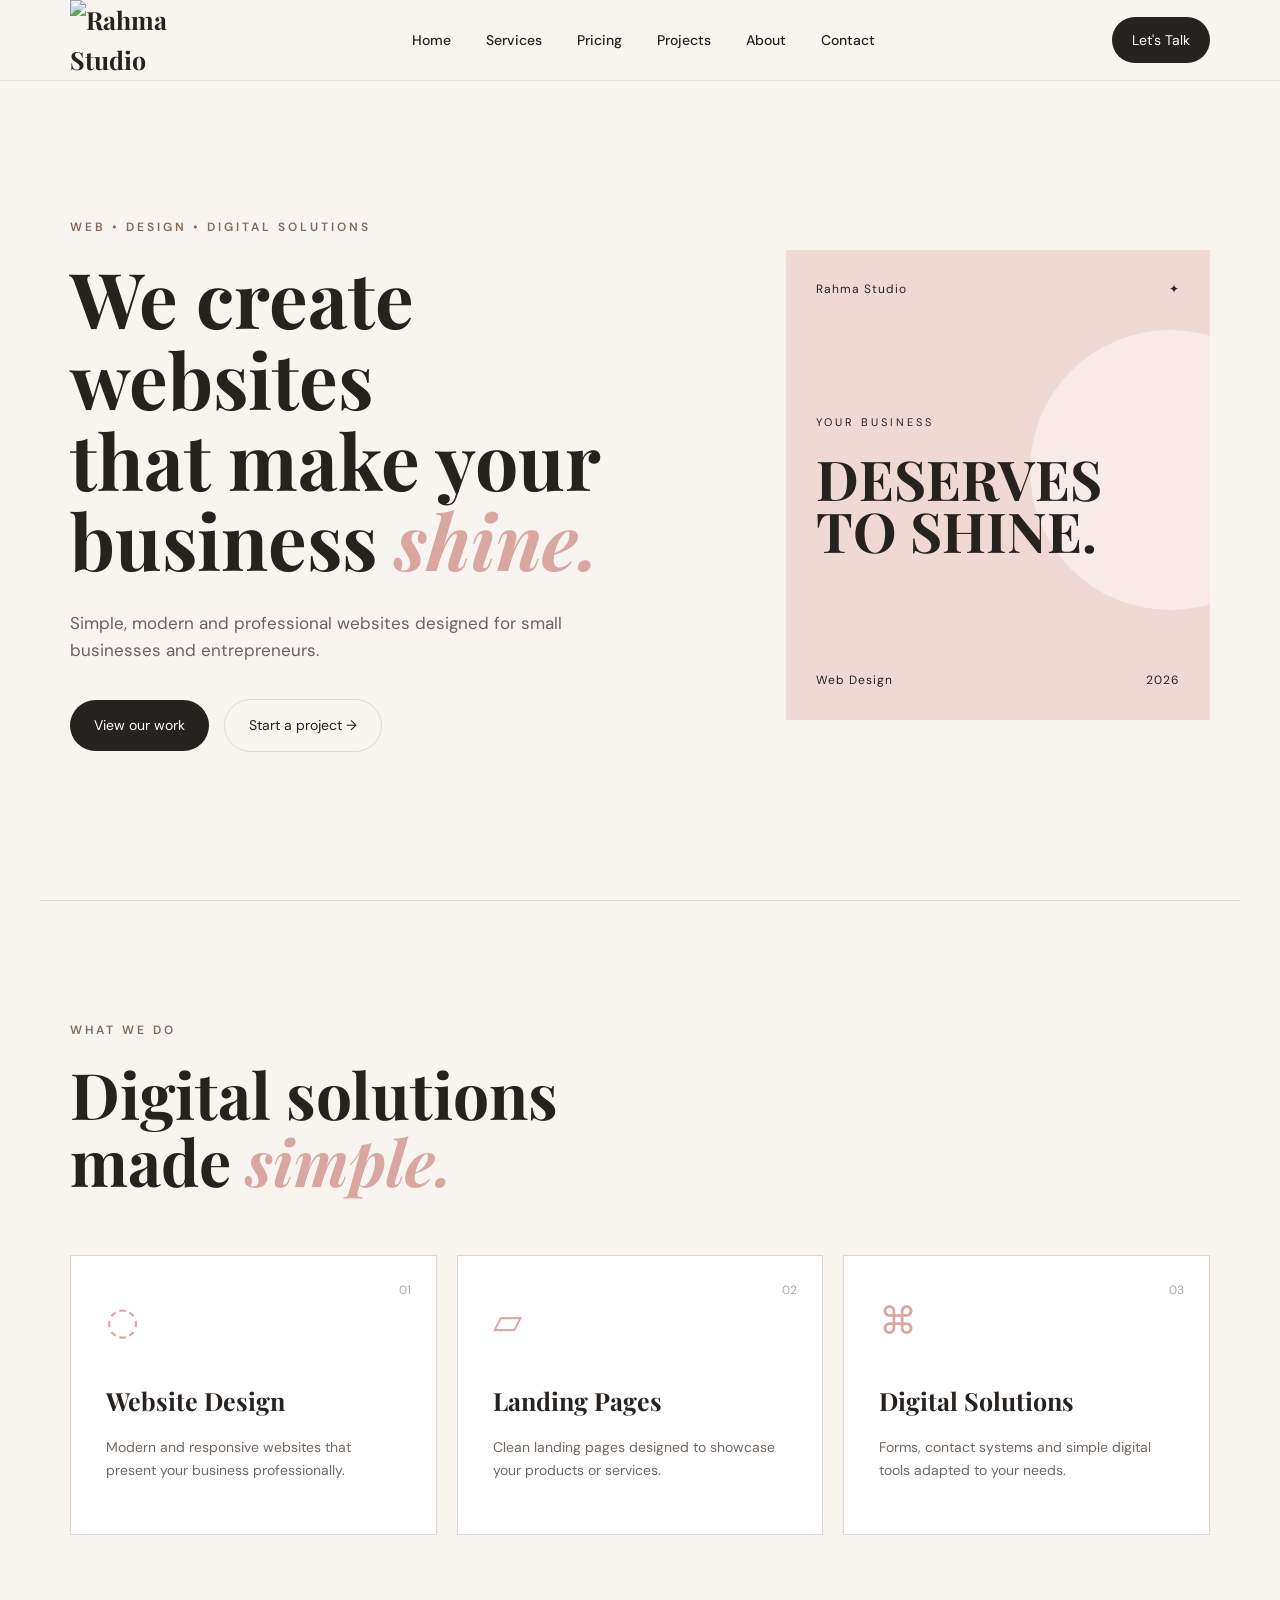
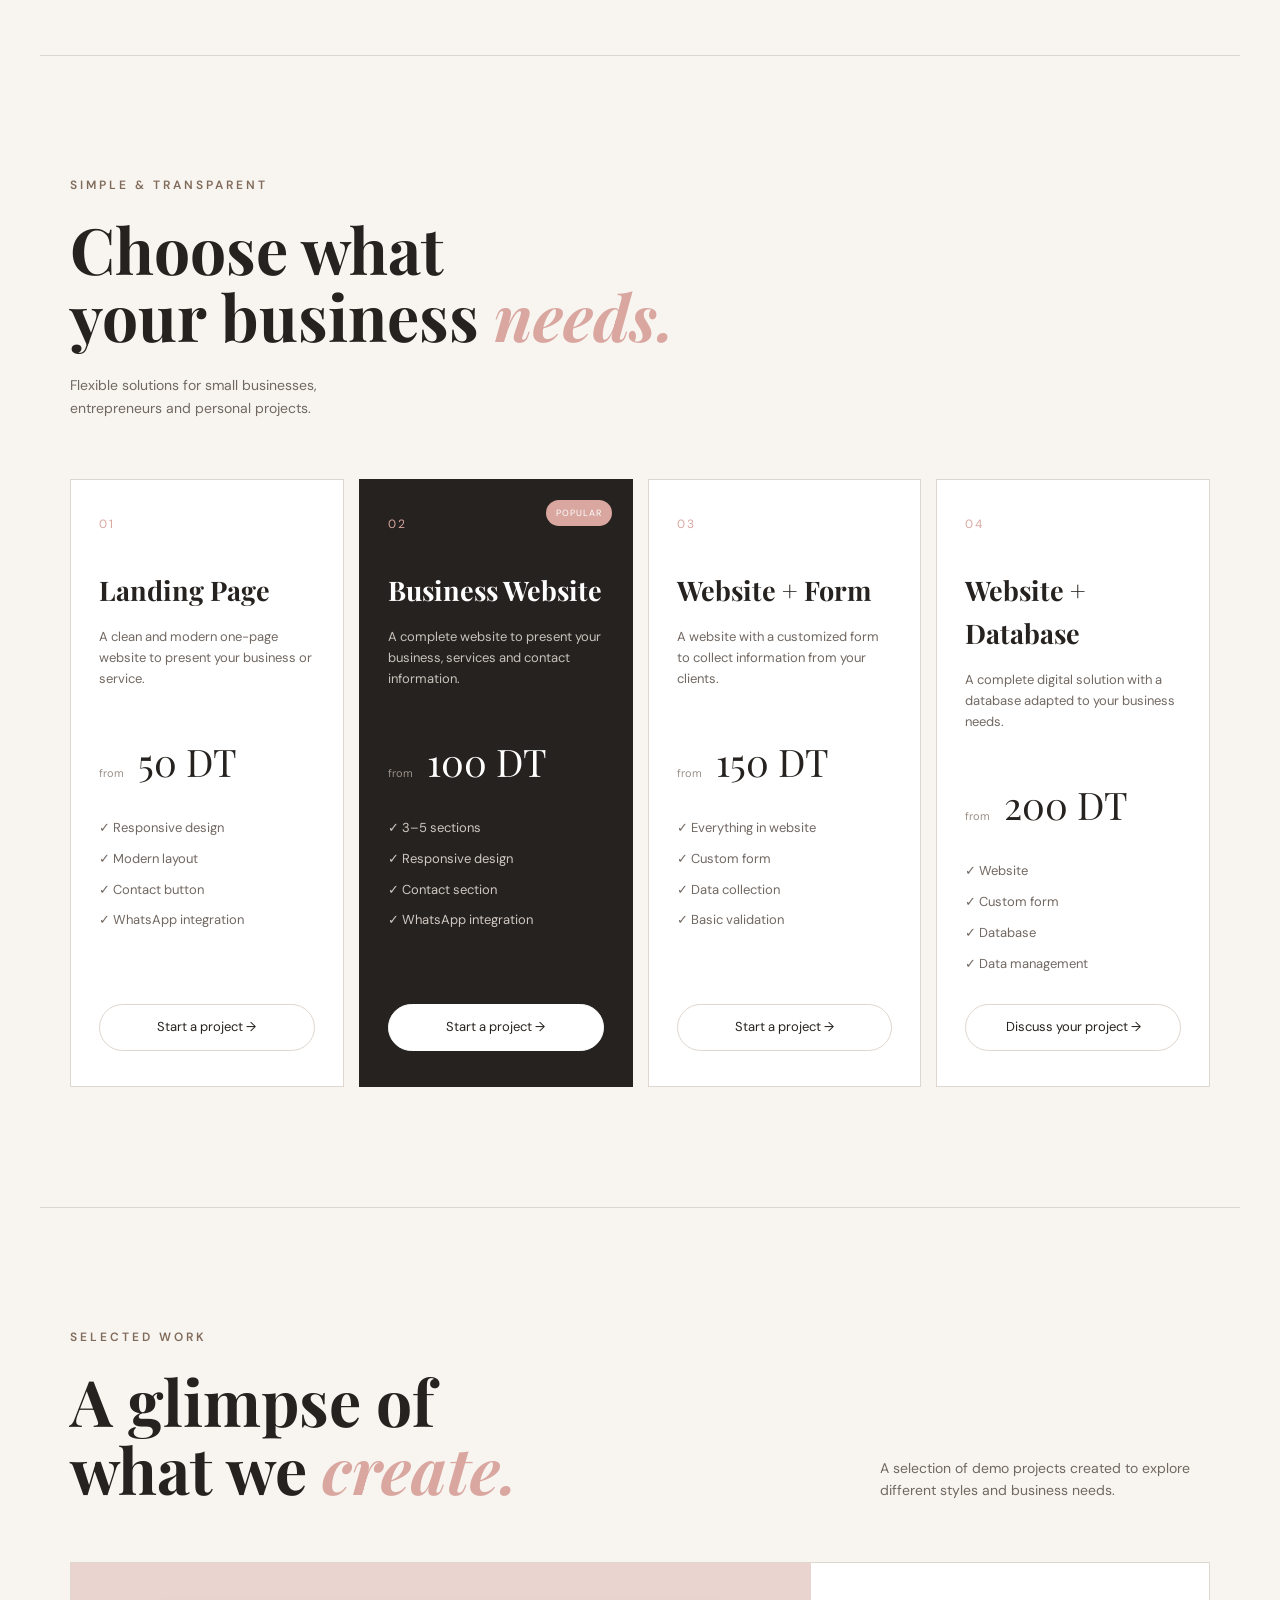
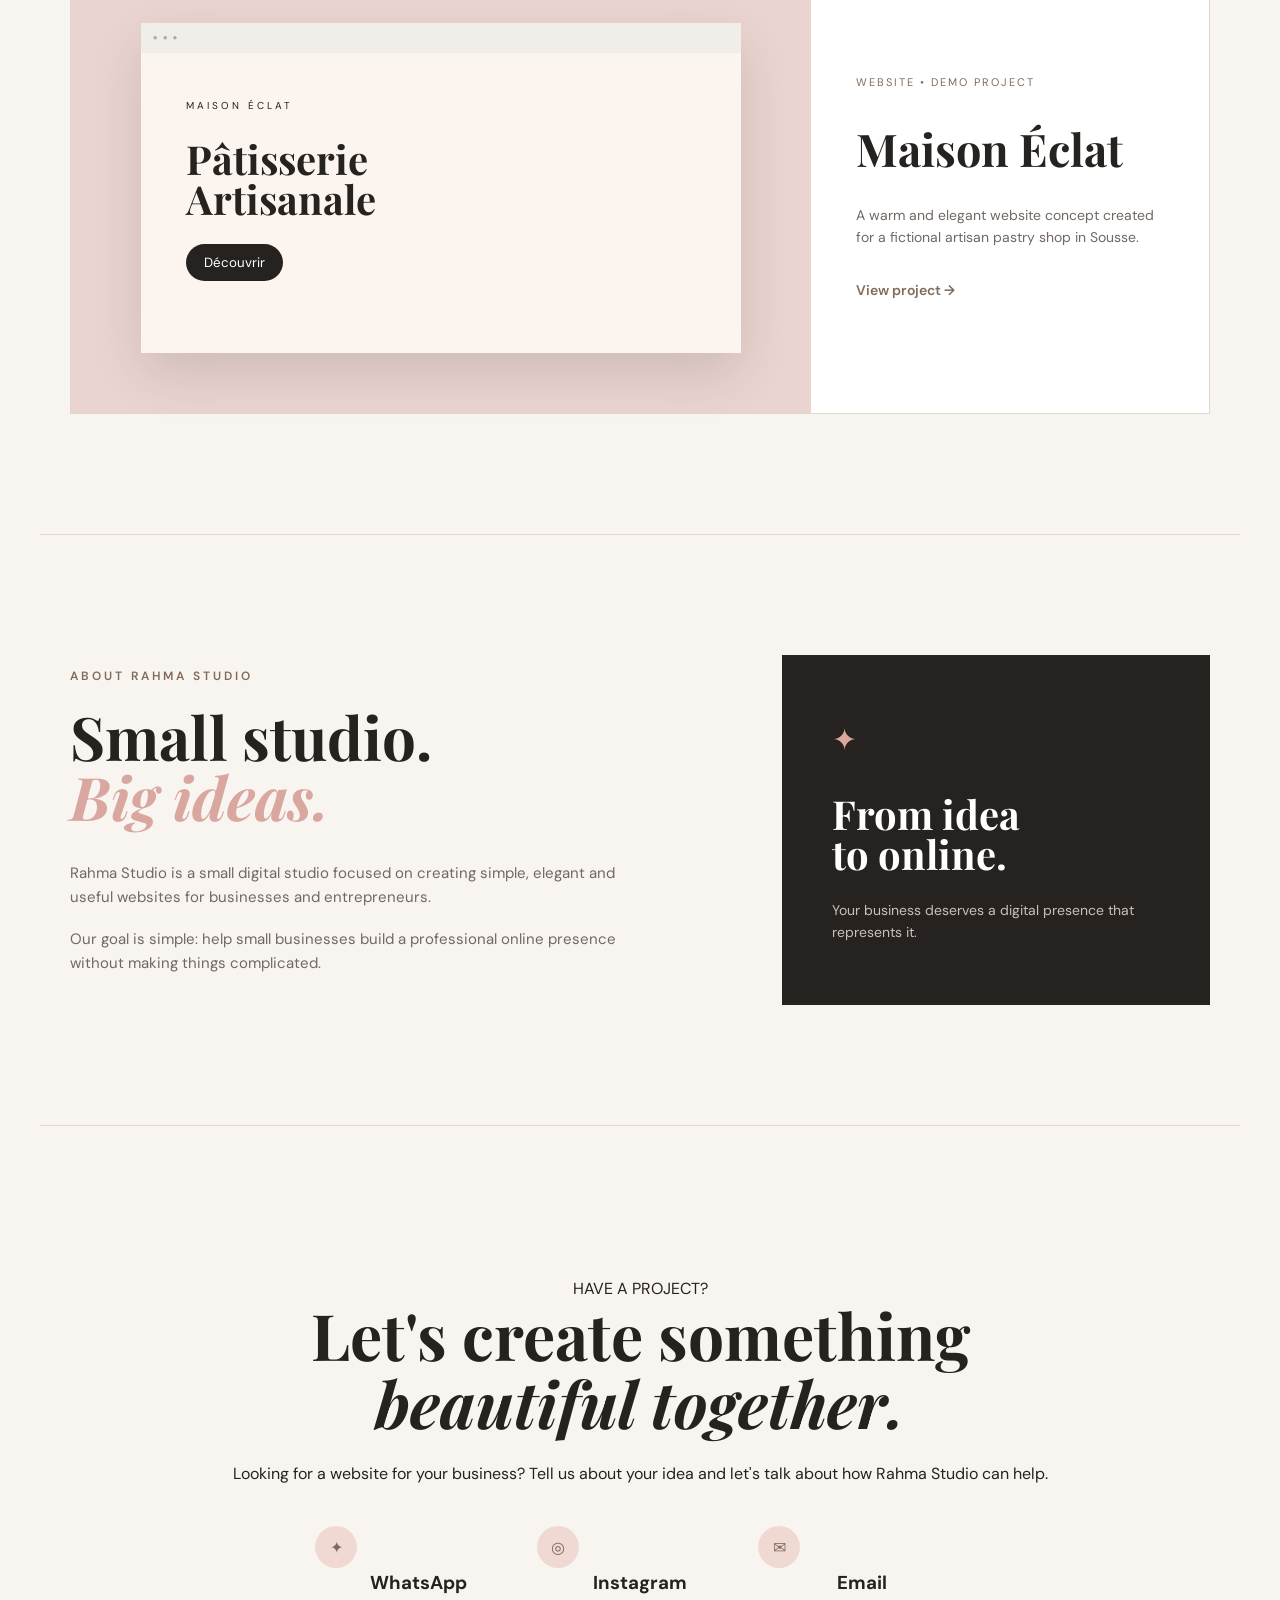
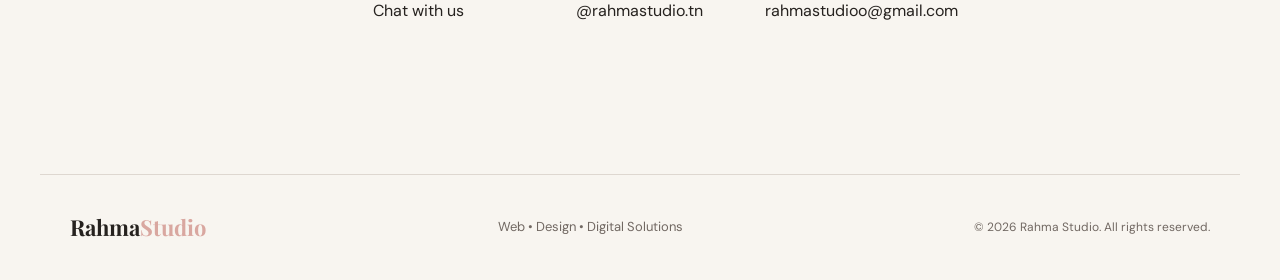
==== index.html @ 4a1e3fae "Add files via upload" ====
<!DOCTYPE html>
<html lang="en">

<head>
    <meta charset="UTF-8">
    <meta name="viewport" content="width=device-width, initial-scale=1.0">

    <meta name="description"
        content="Rahma Studio - Web design and digital solutions for small businesses.">

    <title>Rahma Studio | Web Design & Digital Solutions</title>

    <link rel="stylesheet" href="style.css">

    <link rel="preconnect" href="https://fonts.googleapis.com">
    <link rel="preconnect" href="https://fonts.gstatic.com" crossorigin>

    <link
        href="https://fonts.googleapis.com/css2?family=DM+Sans:wght@400;500;600;700&family=Playfair+Display:wght@500;600;700&display=swap"
        rel="stylesheet">
</head>

<body>

    <!-- ================= HEADER ================= -->

    <header class="header">

        <nav class="navbar">
<a href="#" class="logo">
    <img src="images/rahma-logo.png.png" alt="Rahma Studio">
</a>
            <div class="nav-links">
                <a href="#home">Home</a>
               <a href="#services">Services</a>
               <a href="#pricing">Pricing</a>
               <a href="#projects">Projects</a>
                <a href="#about">About</a>
                <a href="https://wa.me/21625260427">Contact</a>
            </div>

            <a href="https://wa.me/21625260427"
             class="nav-button">
                Let's Talk
            </a>

        </nav>

    </header>


    <!-- ================= HERO ================= -->

    <main>

        <section class="hero" id="home">

            <div class="hero-content">

                <p class="small-title">
                    WEB • DESIGN • DIGITAL SOLUTIONS
                </p>

                <h1>
                    We create websites<br>
                    that make your business
                    <span>shine.</span>
                </h1>

                <p class="hero-text">
                    Simple, modern and professional websites
                    designed for small businesses and entrepreneurs.
                </p>

                <div class="hero-buttons">

                    <a href="#projects" class="primary-button">
                        View our work
                    </a>

                    <a href="#contact" class="secondary-button">
                        Start a project →
                    </a>

                </div>

            </div>

            <div class="hero-card">

                <div class="card-top">
                    <span>Rahma Studio</span>
                    <span>✦</span>
                </div>

                <div class="card-center">
                    <p>YOUR BUSINESS</p>
                    <h2>DESERVES<br>TO SHINE.</h2>
                </div>

                <div class="card-bottom">
                    <span>Web Design</span>
                    <span>2026</span>
                </div>

            </div>

        </section>


        <!-- ================= SERVICES ================= -->

        <section class="services section" id="services">

            <div class="section-heading">

                <p class="small-title">
                    WHAT WE DO
                </p>

                <h2>
                    Digital solutions<br>
                    made <span>simple.</span>
                </h2>

            </div>


            <div class="services-grid">

                <article class="service-card">

                    <div class="service-number">01</div>

                    <div class="service-icon">◌</div>

                    <h3>Website Design</h3>

                    <p>
                        Modern and responsive websites that
                        present your business professionally.
                    </p>

                </article>


                <article class="service-card">

                    <div class="service-number">02</div>

                    <div class="service-icon">▱</div>

                    <h3>Landing Pages</h3>

                    <p>
                        Clean landing pages designed to
                        showcase your products or services.
                    </p>

                </article>


                <article class="service-card">

                    <div class="service-number">03</div>

                    <div class="service-icon">⌘</div>

                    <h3>Digital Solutions</h3>

                    <p>
                        Forms, contact systems and simple
                        digital tools adapted to your needs.
                    </p>

                </article>

            </div>

        </section>

<!-- ================= PRICING ================= -->

<section class="pricing section" id="pricing">

    <div class="section-heading pricing-heading">

        <p class="small-title">
            SIMPLE & TRANSPARENT
        </p>

        <h2>
            Choose what<br>
            your business <span>needs.</span>
        </h2>

        <p class="heading-description">
            Flexible solutions for small businesses,
            entrepreneurs and personal projects.
        </p>

    </div>


    <div class="pricing-grid">

        <!-- LANDING PAGE -->

        <article class="pricing-card">

            <p class="pricing-number">01</p>

            <h3>Landing Page</h3>

            <p class="pricing-description">
                A clean and modern one-page website
                to present your business or service.
            </p>

            <div class="price">
                <span>from</span>
                50 DT
            </div>

            <ul>
                <li>✓ Responsive design</li>
                <li>✓ Modern layout</li>
                <li>✓ Contact button</li>
                <li>✓ WhatsApp integration</li>
            </ul>

            <a href="#contact" class="price-button">
                Start a project →
            </a>

        </article>


        <!-- WEBSITE -->

        <article class="pricing-card featured">

            <div class="popular">
                POPULAR
            </div>

            <p class="pricing-number">02</p>

            <h3>Business Website</h3>

            <p class="pricing-description">
                A complete website to present your
                business, services and contact information.
            </p>

            <div class="price">
                <span>from</span>
                100 DT
            </div>

            <ul>
                <li>✓ 3–5 sections</li>
                <li>✓ Responsive design</li>
                <li>✓ Contact section</li>
                <li>✓ WhatsApp integration</li>
            </ul>

            <a href="#contact" class="price-button dark">
                Start a project →
            </a>

        </article>


        <!-- FORM -->

        <article class="pricing-card">

            <p class="pricing-number">03</p>

            <h3>Website + Form</h3>

            <p class="pricing-description">
                A website with a customized form
                to collect information from your clients.
            </p>

            <div class="price">
                <span>from</span>
                150 DT
            </div>

            <ul>
                <li>✓ Everything in website</li>
                <li>✓ Custom form</li>
                <li>✓ Data collection</li>
                <li>✓ Basic validation</li>
            </ul>

            <a href="#contact" class="price-button">
                Start a project →
            </a>

        </article>


        <!-- DATABASE -->

        <article class="pricing-card">

            <p class="pricing-number">04</p>

            <h3>Website + Database</h3>

            <p class="pricing-description">
                A complete digital solution with a
                database adapted to your business needs.
            </p>

            <div class="price">
                <span>from</span>
                200 DT
            </div>

            <ul>
                <li>✓ Website</li>
                <li>✓ Custom form</li>
                <li>✓ Database</li>
                <li>✓ Data management</li>
            </ul>

            <a href="#contact" class="price-button">
                Discuss your project →
            </a>

        </article>

    </div>

</section>

        <!-- ================= PROJECTS ================= -->

        <section class="projects section" id="projects">

            <div class="section-heading projects-heading">

                <div>
                    <p class="small-title">
                        SELECTED WORK
                    </p>

                    <h2>
                        A glimpse of<br>
                        what we <span>create.</span>
                    </h2>
                </div>

                <p class="heading-description">
                    A selection of demo projects created
                    to explore different styles and business needs.
                </p>

            </div>


            <div class="project-card">

                <div class="project-image">

                    <div class="fake-browser">

                        <div class="browser-top">
                            <span>●</span>
                            <span>●</span>
                            <span>●</span>
                        </div>

                        <div class="browser-content">

                            <p>MAISON ÉCLAT</p>

                            <h3>
                                Pâtisserie<br>
                                Artisanale
                            </h3>

                            <button>
                                Découvrir
                            </button>

                        </div>

                    </div>

                </div>


                <div class="project-info">

                    <p class="project-category">
                        WEBSITE • DEMO PROJECT
                    </p>

                    <h3>
                        Maison Éclat
                    </h3>

                    <p>
                        A warm and elegant website concept
                        created for a fictional artisan pastry shop
                        in Sousse.
                    </p>

                    <a href="../demo-patisserie/index.html"
                        class="project-link"
                        target="_blank">
                        View project →
                    </a>

                </div>

            </div>

        </section>


        <!-- ================= ABOUT ================= -->

        <section class="about section" id="about">

            <div class="about-content">

                <p class="small-title">
                    ABOUT RAHMA STUDIO
                </p>

                <h2>
                    Small studio.<br>
                    <span>Big ideas.</span>
                </h2>

                <p>
                    Rahma Studio is a small digital studio focused
                    on creating simple, elegant and useful websites
                    for businesses and entrepreneurs.
                </p>

                <p>
                    Our goal is simple: help small businesses build
                    a professional online presence without making
                    things complicated.
                </p>

            </div>


            <div class="about-box">

                <div class="about-box-number">
                    ✦
                </div>

                <h3>
                    From idea<br>
                    to online.
                </h3>

                <p>
                    Your business deserves a digital presence
                    that represents it.
                </p>

            </div>

        </section>


        <!-- ================= CONTACT ================= -->
<!-- ================= CONTACT ================= -->

<!-- ================= CONTACT ================= -->

<section class="contact section" id="contact">

    <div class="contact-content">

        <div class="contact-intro">

            <span class="section-label">HAVE A PROJECT?</span>

            <h2>
                Let's create something
                <em>beautiful together.</em>
            </h2>

            <p>
                Looking for a website for your business?
                Tell us about your idea and let's talk about
                how Rahma Studio can help.
            </p>

        </div>


        <div class="contact-options">

            <!-- WhatsApp -->
            <a
                href="https://wa.me/21625260427"
                target="_blank"
                class="contact-card contact-link"
            >

                <div class="contact-icon">✦</div>

                <div>
                    <h3>WhatsApp</h3>
                    <p>Chat with us</p>
                </div>

            </a>


            <!-- Instagram -->
            <a
                href="https://www.instagram.com/rahmastudio.tn/"
                target="_blank"
                class="contact-card contact-link"
            >

                <div class="contact-icon">◎</div>

                <div>
                    <h3>Instagram</h3>
                    <p>@rahmastudio.tn</p>
                </div>

            </a>


            <!-- Email -->
           <!-- Email -->
<a
    href="https://mail.google.com/mail/?view=cm&fs=1&to=rahmastudioo@gmail.com"
    target="_blank"
    class="contact-card contact-link"
>

    <div class="contact-icon">✉</div>

    <div>
        <h3>Email</h3>
        <p>rahmastudioo@gmail.com</p>
    </div>

</a>

        </div>

    </div>

</section>
        

    <!-- ================= FOOTER ================= -->

    <footer class="footer">

        <div class="footer-logo">
            Rahma<span>Studio</span>
        </div>

        <p>
            Web • Design • Digital Solutions
        </p>

        <p class="copyright">
            © 2026 Rahma Studio. All rights reserved.
        </p>

    </footer>


    <script src="script.js"></script>

</body>

</html>
---- style.css ----
/* =========================
   RESET
========================= */

* {
    margin: 0;
    padding: 0;
    box-sizing: border-box;
}

html {
    scroll-behavior: smooth;
}

body {
    font-family: "DM Sans", sans-serif;
    background: #f8f5f0;
    color: #26221f;
    line-height: 1.6;
}

a {
    text-decoration: none;
    color: inherit;
}

button {
    font-family: inherit;
}


/* =========================
   COLORS
========================= */

:root {
    --background: #f8f5f0;
    --white: #ffffff;
    --dark: #26221f;
    --brown: #806b5b;
    --pink: #d9a7a0;
    --light-pink: #f0d8d3;
    --border: #ded7d0;
}


/* =========================
   HEADER
========================= */

.header {
    position: fixed;
    top: 0;
    left: 0;
    width: 100%;
    z-index: 1000;

    background: rgba(248, 245, 240, 0.92);
    backdrop-filter: blur(12px);

    border-bottom: 1px solid rgba(38, 34, 31, 0.08);
}

.navbar {
    max-width: 1200px;
    margin: auto;

    height: 80px;

    padding: 0 30px;

    display: flex;
    align-items: center;
    justify-content: space-between;
}


/* LOGO */

.logo {
    font-family: "Playfair Display", serif;
    font-size: 25px;
    font-weight: 700;
}

.logo span,
.footer-logo span {
    color: var(--pink);
}


/* NAVIGATION */

.nav-links {
    display: flex;
    gap: 35px;
}

.nav-links a {
    font-size: 14px;
    font-weight: 500;

    transition: 0.3s;
}

.nav-links a:hover {
    color: var(--pink);
}


/* NAV BUTTON */

.nav-button {
    background: var(--dark);
    color: white;

    padding: 12px 20px;

    border-radius: 30px;

    font-size: 14px;

    transition: 0.3s;
}

.nav-button:hover {
    transform: translateY(-2px);
    background: var(--brown);
}


/* =========================
   HERO
========================= */

.hero {
    min-height: 100vh;

    max-width: 1200px;
    margin: auto;

    padding: 150px 30px 80px;

    display: grid;
    grid-template-columns: 1.2fr 0.8fr;

    gap: 80px;

    align-items: center;
}


/* HERO TEXT */

.small-title {
    font-size: 12px;
    letter-spacing: 3px;

    color: var(--brown);

    font-weight: 600;

    margin-bottom: 20px;
}

.hero h1 {
    font-family: "Playfair Display", serif;

    font-size: clamp(45px, 6vw, 78px);

    line-height: 1.05;

    max-width: 750px;

    margin-bottom: 30px;
}

.hero h1 span,
.section-heading h2 span,
.about h2 span,
.contact h2 span {
    color: var(--pink);
    font-style: italic;
}

.hero-text {
    max-width: 560px;

    font-size: 17px;

    color: #6c625b;

    margin-bottom: 35px;
}


/* HERO BUTTONS */

.hero-buttons,
.contact-buttons {
    display: flex;
    gap: 15px;

    align-items: center;
}

.primary-button,
.secondary-button {
    display: inline-block;

    padding: 14px 24px;

    border-radius: 30px;

    font-size: 14px;

    transition: 0.3s;
}

.primary-button {
    background: var(--dark);
    color: white;
}

.primary-button:hover {
    transform: translateY(-3px);
    background: var(--brown);
}

.secondary-button {
    border: 1px solid var(--border);
}

.secondary-button:hover {
    background: white;
    transform: translateY(-3px);
}


/* =========================
   HERO CARD
========================= */

.hero-card {
    background: var(--light-pink);

    min-height: 470px;

    padding: 30px;

    display: flex;
    flex-direction: column;
    justify-content: space-between;

    position: relative;

    overflow: hidden;
}

.hero-card::before {
    content: "";

    position: absolute;

    width: 280px;
    height: 280px;

    border-radius: 50%;

    background: rgba(255, 255, 255, 0.45);

    right: -100px;
    top: 80px;
}

.card-top,
.card-bottom {
    display: flex;
    justify-content: space-between;

    font-size: 12px;

    letter-spacing: 1px;
}

.card-center {
    position: relative;
    z-index: 2;
}

.card-center p {
    font-size: 11px;
    letter-spacing: 3px;

    margin-bottom: 20px;
}

.card-center h2 {
    font-family: "Playfair Display", serif;

    font-size: 55px;

    line-height: 0.95;
}


/* =========================
   SECTIONS
========================= */

.section {
    max-width: 1200px;
    margin: auto;

    padding: 120px 30px;
}

.section-heading {
    margin-bottom: 60px;
}

.section-heading h2 {
    font-family: "Playfair Display", serif;

    font-size: clamp(40px, 5vw, 65px);

    line-height: 1.05;
}


/* =========================
   SERVICES
========================= */

.services {
    border-top: 1px solid var(--border);
}

.services-grid {
    display: grid;

    grid-template-columns: repeat(3, 1fr);

    gap: 20px;
}

.service-card {
    background: white;

    padding: 35px;

    min-height: 280px;

    border: 1px solid var(--border);

    position: relative;

    transition: 0.3s;
}

.service-card:hover {
    transform: translateY(-8px);
}

.service-number {
    position: absolute;

    top: 25px;
    right: 25px;

    font-size: 12px;

    color: #aaa;
}

.service-icon {
    font-size: 38px;

    margin-bottom: 30px;

    color: var(--pink);
}

.service-card h3 {
    font-family: "Playfair Display", serif;

    font-size: 25px;

    margin-bottom: 15px;
}

.service-card p {
    color: #716862;

    font-size: 14px;
}


/* =========================
   PROJECTS
========================= */

.projects {
    border-top: 1px solid var(--border);
}

.projects-heading {
    display: flex;

    justify-content: space-between;

    align-items: end;

    gap: 50px;
}

.heading-description {
    max-width: 330px;

    color: #716862;

    font-size: 14px;
}


/* PROJECT CARD */

.project-card {
    display: grid;

    grid-template-columns: 1.3fr 0.7fr;

    background: white;

    border: 1px solid var(--border);
}


/* FAKE BROWSER */

.project-image {
    background: #ead4cf;

    min-height: 450px;

    padding: 45px;

    display: flex;

    align-items: center;

    justify-content: center;
}

.fake-browser {
    background: white;

    width: 100%;
    max-width: 600px;

    box-shadow: 0 20px 50px rgba(0, 0, 0, 0.12);
}

.browser-top {
    height: 30px;

    background: #f1eee9;

    padding: 8px 12px;

    display: flex;

    gap: 5px;
}

.browser-top span {
    font-size: 8px;

    color: #aaa;
}

.browser-content {
    min-height: 300px;

    padding: 45px;

    background: #fbf4ef;
}

.browser-content p {
    font-size: 10px;

    letter-spacing: 3px;
}

.browser-content h3 {
    font-family: "Playfair Display", serif;

    font-size: 40px;

    line-height: 1;

    margin: 25px 0;
}

.browser-content button {
    border: none;

    background: var(--dark);

    color: white;

    padding: 10px 18px;

    border-radius: 20px;
}


/* PROJECT INFO */

.project-info {
    padding: 60px 45px;

    display: flex;

    flex-direction: column;

    justify-content: center;
}

.project-category {
    font-size: 11px;

    letter-spacing: 2px;

    color: var(--brown);

    margin-bottom: 20px;
}

.project-info h3 {
    font-family: "Playfair Display", serif;

    font-size: 45px;

    margin-bottom: 20px;
}

.project-info > p:not(.project-category) {
    color: #716862;

    font-size: 14px;

    margin-bottom: 30px;
}

.project-link {
    font-size: 14px;

    font-weight: 600;

    color: var(--brown);
}

.project-link:hover {
    color: var(--pink);
}


/* =========================
   ABOUT
========================= */

.about {
    display: grid;

    grid-template-columns: 1fr 0.7fr;

    gap: 100px;

    align-items: center;

    border-top: 1px solid var(--border);
}

.about h2 {
    font-family: "Playfair Display", serif;

    font-size: 60px;

    line-height: 1;

    margin-bottom: 35px;
}

.about-content > p:not(.small-title) {
    max-width: 580px;

    color: #716862;

    font-size: 15px;

    margin-bottom: 18px;
}

.about-box {
    background: var(--dark);

    color: white;

    padding: 50px;

    min-height: 350px;

    display: flex;

    flex-direction: column;

    justify-content: center;
}

.about-box-number {
    font-size: 30px;

    color: var(--pink);

    margin-bottom: 30px;
}

.about-box h3 {
    font-family: "Playfair Display", serif;

    font-size: 40px;

    line-height: 1;

    margin-bottom: 25px;
}

.about-box p {
    color: #c8c1bb;

    font-size: 14px;
}


/* =========================
   CONTACT
========================= */

.contact {
    border-top: 1px solid var(--border);

    text-align: center;

    padding-top: 150px;
    padding-bottom: 150px;
}

.contact-content {
    max-width: 850px;

    margin: auto;
}

.contact h2 {
    font-family: "Playfair Display", serif;

    font-size: clamp(40px, 5vw, 65px);

    line-height: 1.05;

    margin-bottom: 25px;
}

.contact-content > p:not(.small-title) {
    color: #716862;

    max-width: 500px;

    margin: 0 auto 35px;
}

.contact-buttons {
    justify-content: center;
}


/* =========================
   FOOTER
========================= */

.footer {
    border-top: 1px solid var(--border);

    max-width: 1200px;

    margin: auto;

    padding: 35px 30px;

    display: flex;

    justify-content: space-between;

    align-items: center;

    gap: 20px;

    font-size: 13px;

    color: #716862;
}

.footer-logo {
    font-family: "Playfair Display", serif;

    font-size: 22px;

    font-weight: 700;

    color: var(--dark);
}

.copyright {
    font-size: 12px;
}


/* =========================
   RESPONSIVE
========================= */

@media (max-width: 900px) {

    .nav-links {
        display: none;
    }

    .hero {
        grid-template-columns: 1fr;

        gap: 50px;
    }

    .hero-card {
        min-height: 400px;
    }

    .services-grid {
        grid-template-columns: 1fr;
    }

    .project-card {
        grid-template-columns: 1fr;
    }

    .projects-heading {
        flex-direction: column;

        align-items: start;
    }

    .about {
        grid-template-columns: 1fr;

        gap: 50px;
    }

}


@media (max-width: 600px) {

    .navbar {
        padding: 0 20px;
    }

    .nav-button {
        display: none;
    }

    .hero {
        padding: 130px 20px 60px;
    }

    .section {
        padding: 80px 20px;
    }

    .hero h1 {
        font-size: 45px;
    }

    .hero-buttons {
        flex-direction: column;

        align-items: flex-start;
    }

    .hero-card {
        min-height: 350px;
    }

    .card-center h2 {
        font-size: 42px;
    }

    .project-image {
        padding: 20px;
    }

    .browser-content {
        padding: 30px;
    }

    .browser-content h3 {
        font-size: 30px;
    }

    .project-info {
        padding: 40px 25px;
    }

    .about h2 {
        font-size: 45px;
    }

    .footer {
        flex-direction: column;

        align-items: flex-start;
    }

}
/* =========================
   SCROLL ANIMATION
========================= */

.reveal {
    opacity: 0;
    transform: translateY(30px);
    transition: opacity 0.8s ease, transform 0.8s ease;
}

.reveal.show {
    opacity: 1;
    transform: translateY(0);
}

.header.scrolled {
    box-shadow: 0 5px 25px rgba(0, 0, 0, 0.06);
}
/* =========================
   PRICING
========================= */

.pricing {
    border-top: 1px solid var(--border);
}

.pricing-heading {
    position: relative;
}

.pricing-heading .heading-description {
    margin-top: 25px;
}

.pricing-grid {
    display: grid;

    grid-template-columns: repeat(4, 1fr);

    gap: 15px;
}

.pricing-card {
    background: white;

    border: 1px solid var(--border);

    padding: 35px 28px;

    min-height: 480px;

    display: flex;

    flex-direction: column;

    position: relative;

    transition: 0.3s;
}

.pricing-card:hover {
    transform: translateY(-8px);
}

.pricing-card.featured {
    background: var(--dark);

    color: white;

    border-color: var(--dark);
}

.pricing-number {
    color: var(--pink);

    font-size: 12px;

    letter-spacing: 2px;

    margin-bottom: 35px;
}

.pricing-card h3 {
    font-family: "Playfair Display", serif;

    font-size: 27px;

    margin-bottom: 15px;
}

.pricing-description {
    color: #716862;

    font-size: 13px;

    min-height: 80px;
}

.featured .pricing-description {
    color: #c9c2bc;
}

.price {
    font-family: "Playfair Display", serif;

    font-size: 38px;

    margin: 25px 0;
}

.price span {
    font-family: "DM Sans", sans-serif;

    font-size: 11px;

    color: #9a9089;

    margin-right: 5px;
}

.pricing-card ul {
    list-style: none;

    display: flex;

    flex-direction: column;

    gap: 10px;

    font-size: 13px;

    color: #716862;

    margin-bottom: 30px;
}

.featured ul {
    color: #d0c8c2;
}

.price-button {
    margin-top: auto;

    border: 1px solid var(--border);

    padding: 12px 18px;

    border-radius: 30px;

    text-align: center;

    font-size: 13px;

    transition: 0.3s;
}

.price-button:hover {
    background: var(--pink);

    border-color: var(--pink);

    color: white;
}

.price-button.dark {
    background: white;

    color: var(--dark);

    border-color: white;
}

.price-button.dark:hover {
    background: var(--pink);

    color: white;

    border-color: var(--pink);
}

.popular {
    position: absolute;

    top: 20px;

    right: 20px;

    background: var(--pink);

    color: white;

    font-size: 9px;

    letter-spacing: 1px;

    padding: 6px 10px;

    border-radius: 20px;
}


/* PRICING RESPONSIVE */

@media (max-width: 1000px) {

    .pricing-grid {
        grid-template-columns: repeat(2, 1fr);
    }

}

@media (max-width: 600px) {

    .pricing-grid {
        grid-template-columns: 1fr;
    }

}
/* =========================
   CONTACT OPTIONS
========================= */

.contact-options {
    max-width: 650px;

    margin: 40px auto 0;

    display: grid;

    grid-template-columns: repeat(3, 1fr);

    gap: 15px;
}

.contact-option {
    background: white;

    border: 1px solid var(--border);

    padding: 22px 18px;

    display: flex;

    align-items: center;

    gap: 15px;

    text-align: left;

    transition: 0.3s;
}

.contact-option:hover {
    transform: translateY(-5px);

    border-color: var(--pink);

    box-shadow: 0 15px 30px rgba(0, 0, 0, 0.06);
}

.contact-icon {
    width: 42px;
    height: 42px;

    display: flex;

    align-items: center;
    justify-content: center;

    background: var(--light-pink);

    color: var(--brown);

    border-radius: 50%;

    flex-shrink: 0;
}

.contact-option strong {
    display: block;

    font-size: 14px;

    margin-bottom: 3px;
}

.contact-option small {
    color: #8b817a;

    font-size: 11px;
}


/* MOBILE */

@media (max-width: 700px) {

    .contact-options {
        grid-template-columns: 1fr;
    }

}
.logo img {
    width: 105px;
    height: auto;
    display: block;
}
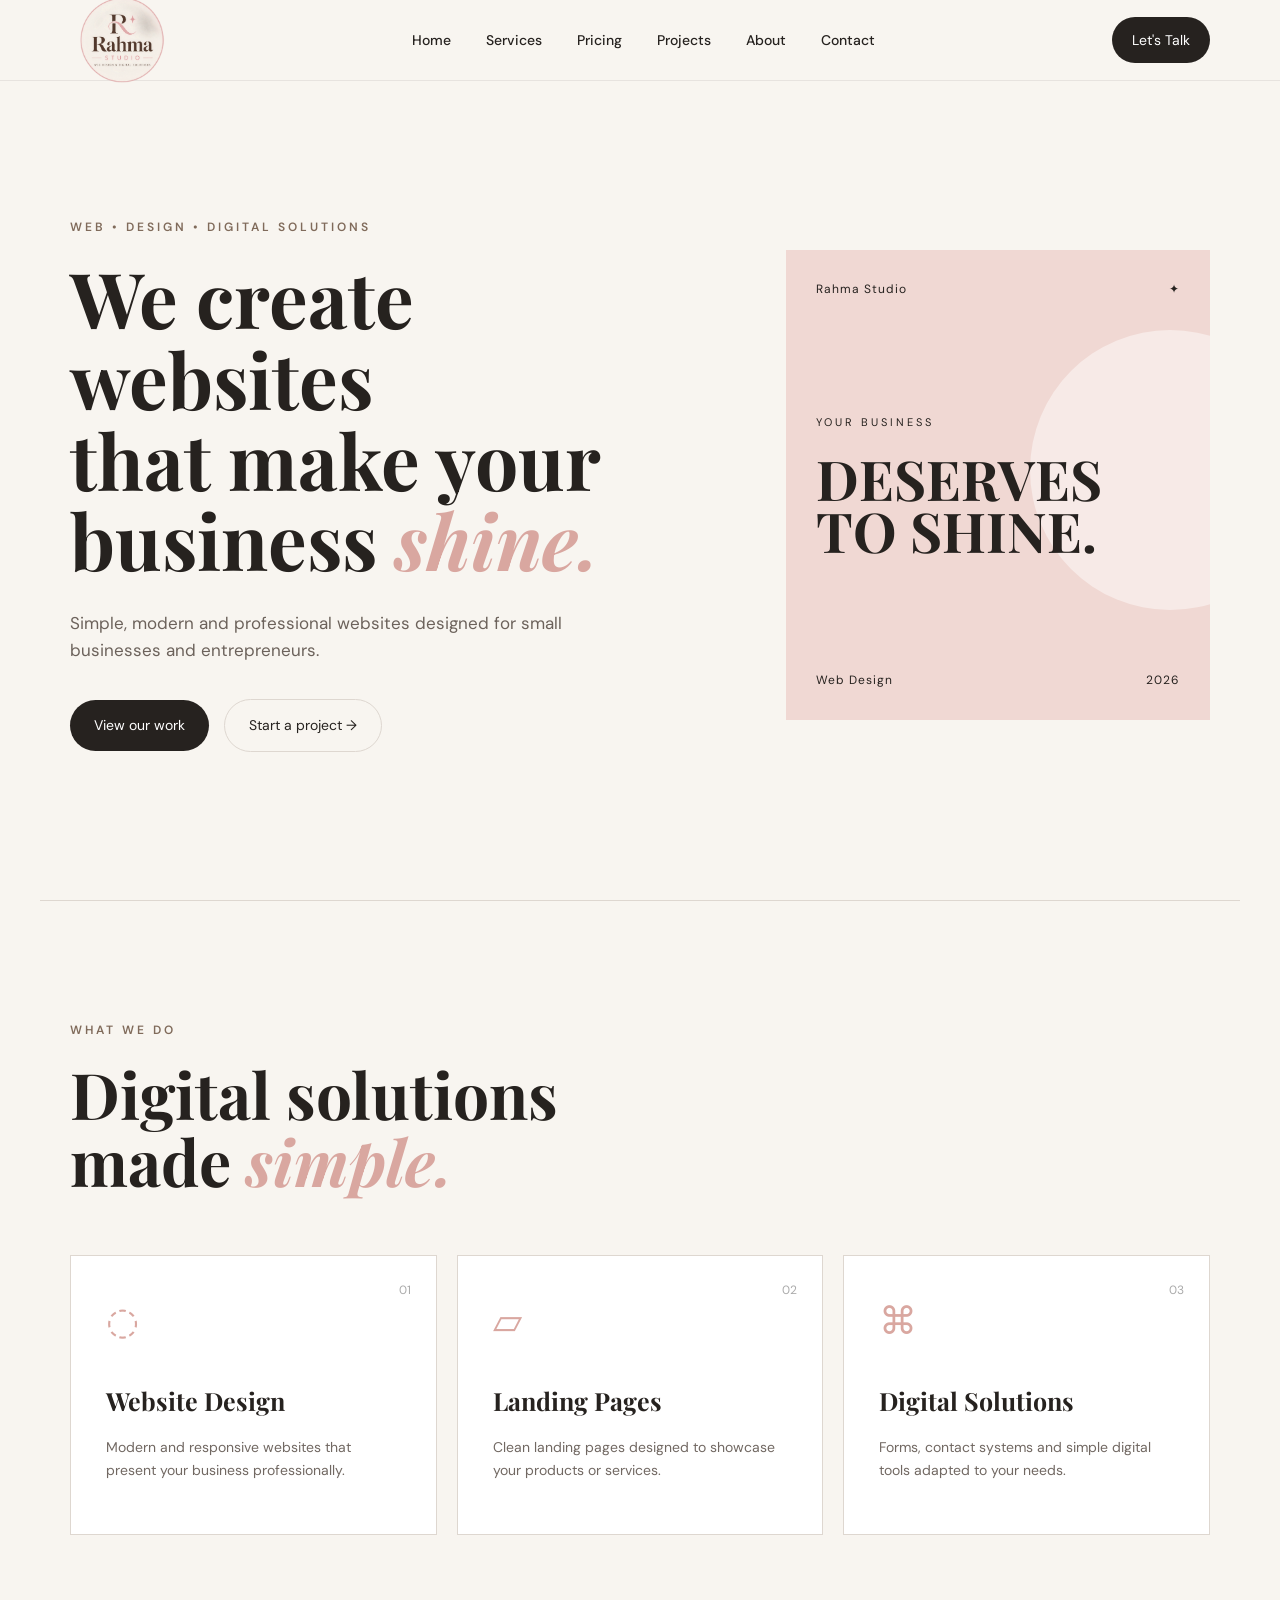
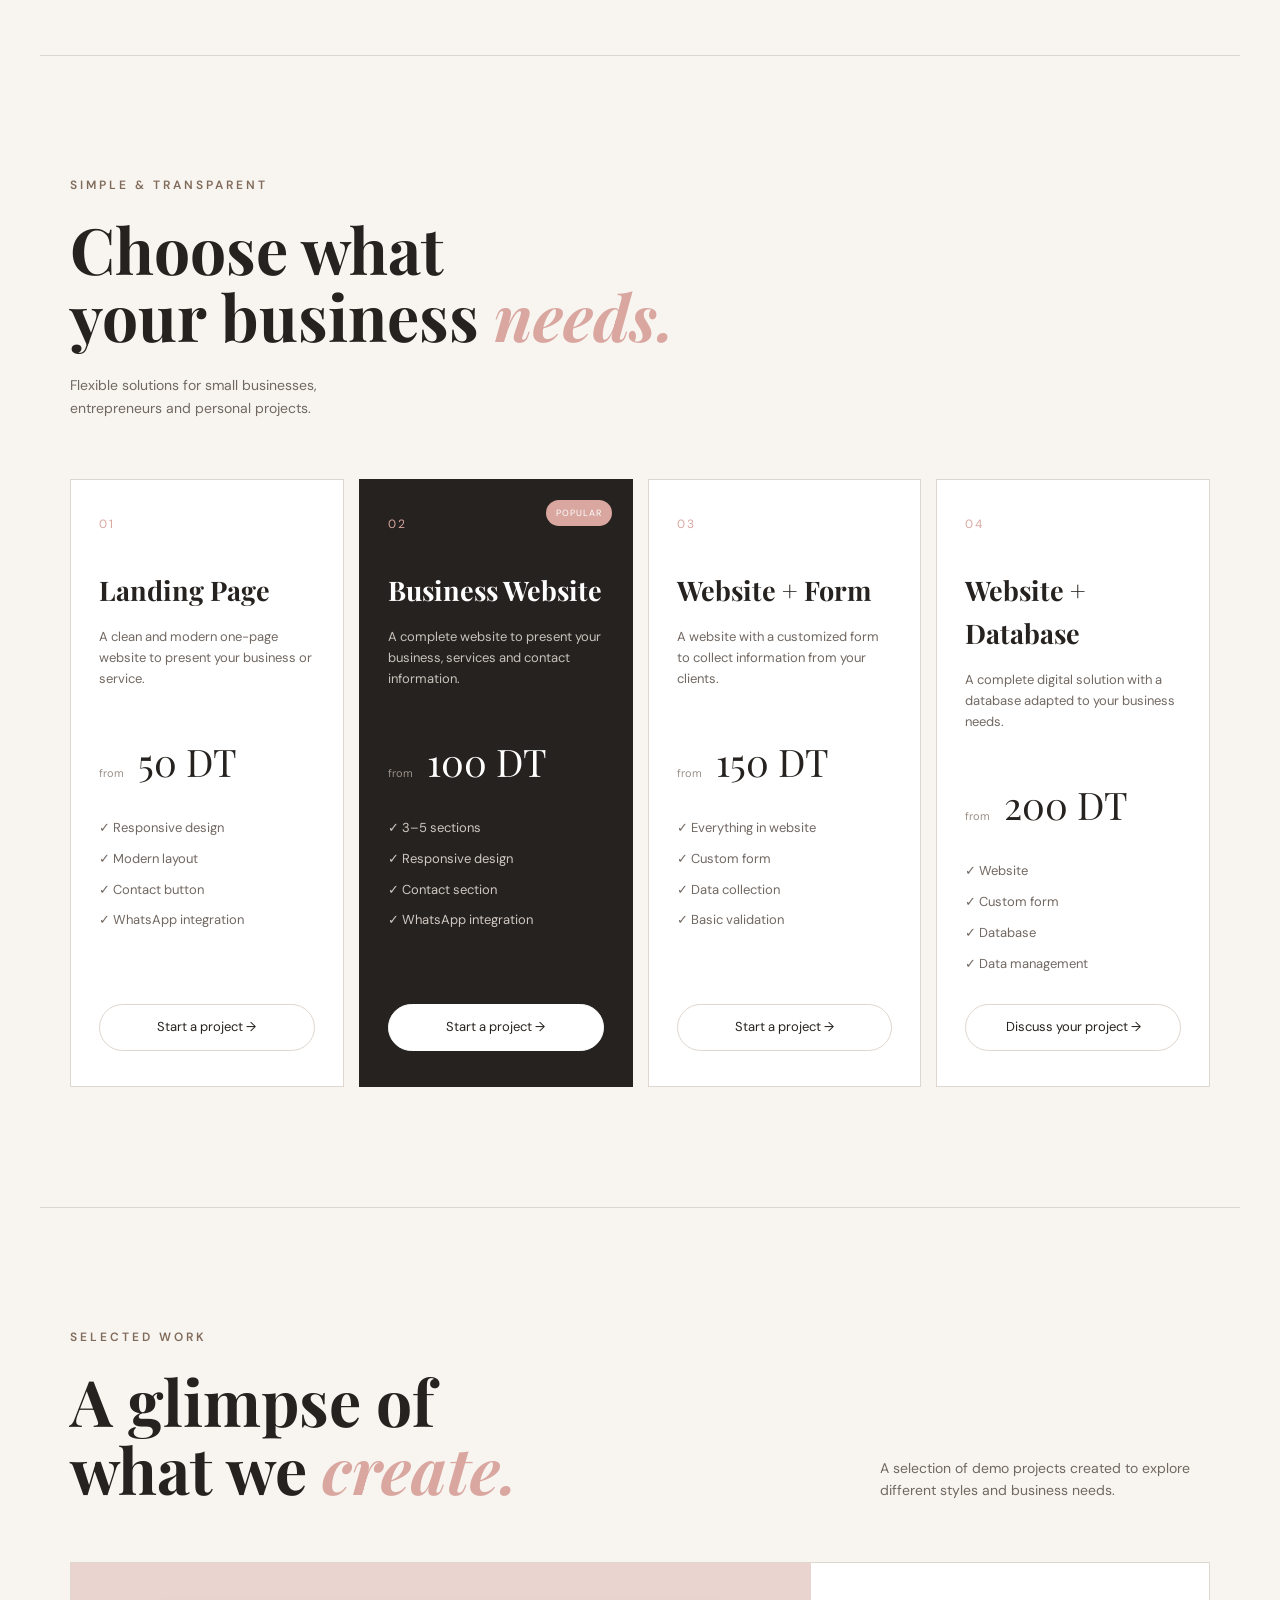
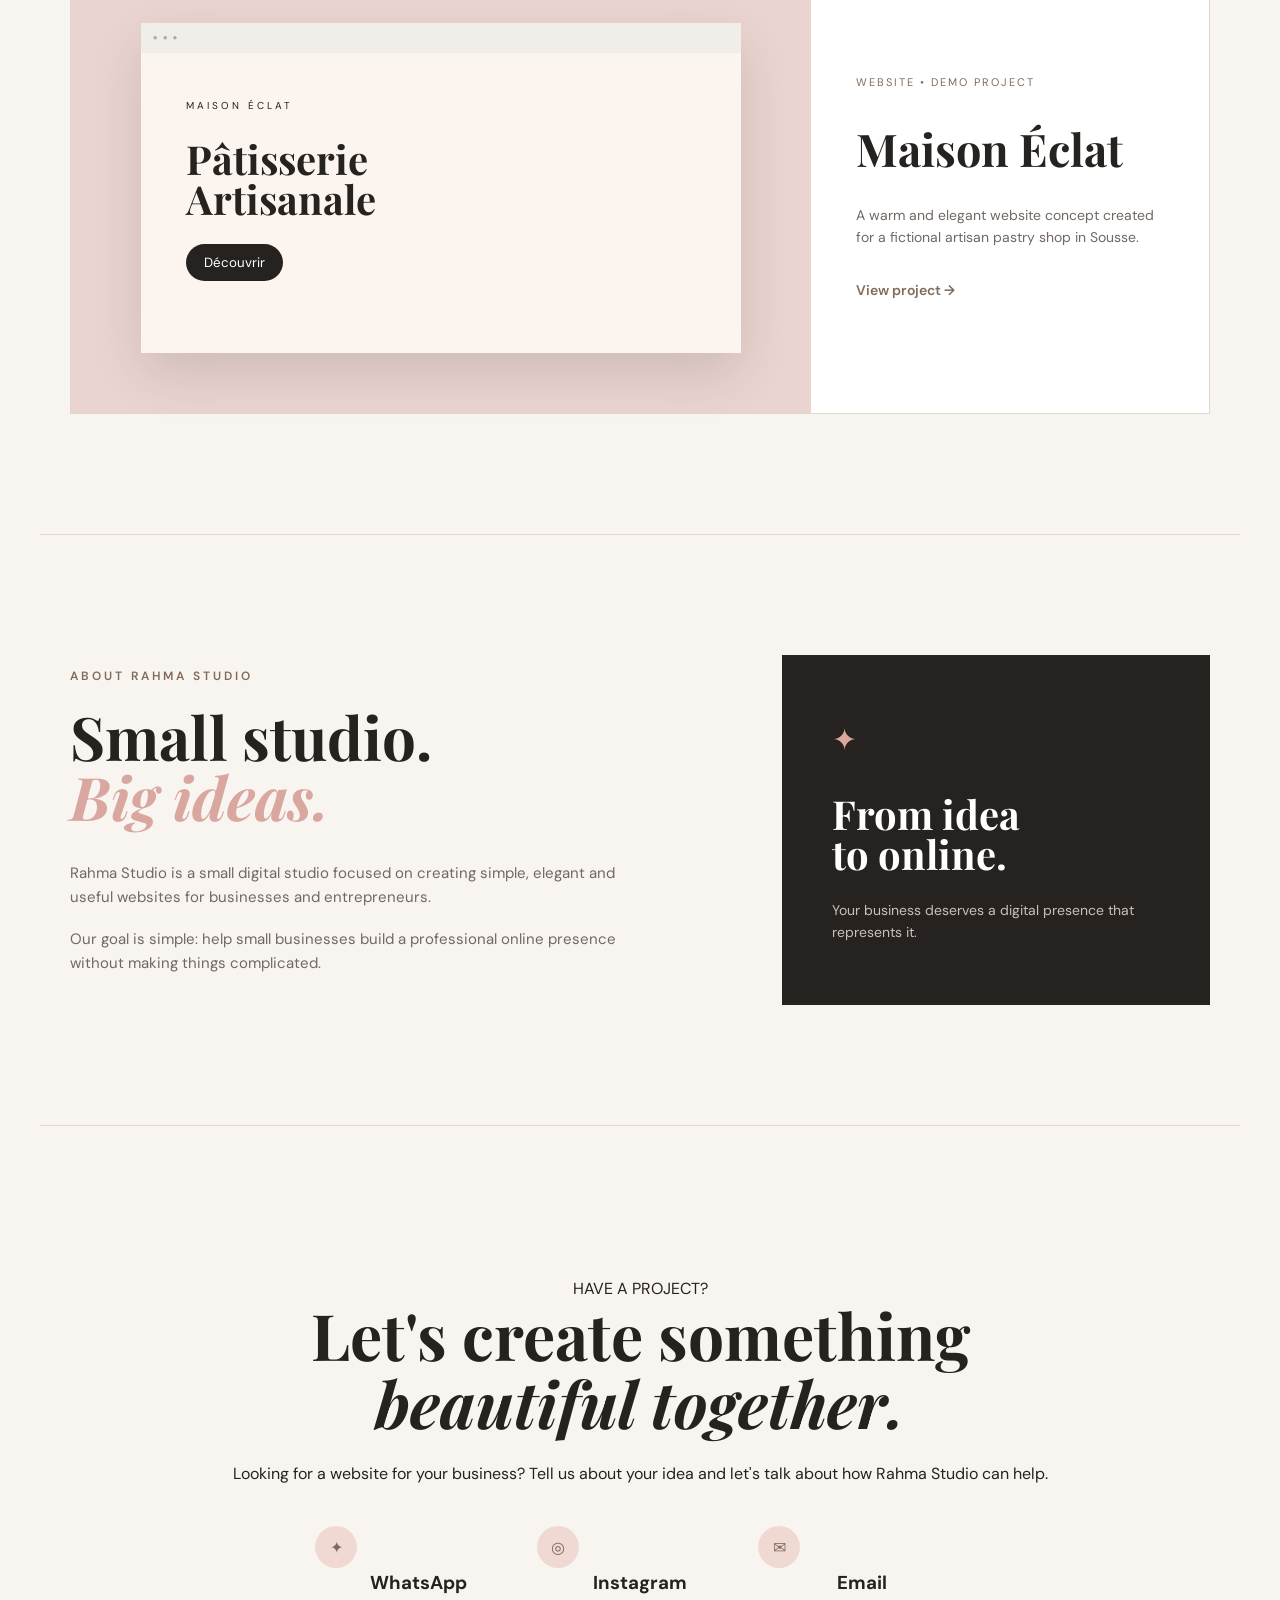
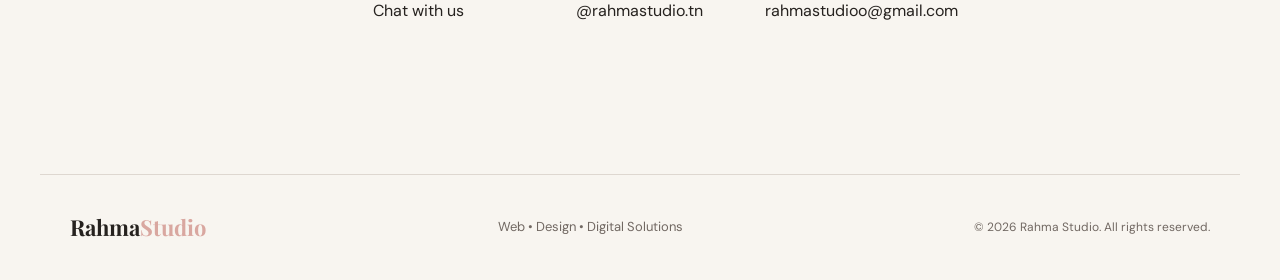
==== commit 94154f6e: "Update index.html" ====
--- a/index.html
+++ b/index.html
@@ -28,7 +28,7 @@
 
         <nav class="navbar">
 <a href="#" class="logo">
-    <img src="images/rahma-logo.png.png" alt="Rahma Studio">
+    <img src="rahma-logo.png" alt="Rahma Studio">
 </a>
             <div class="nav-links">
                 <a href="#home">Home</a>
@@ -586,4 +586,4 @@
 
 </body>
 
-</html>+</html>
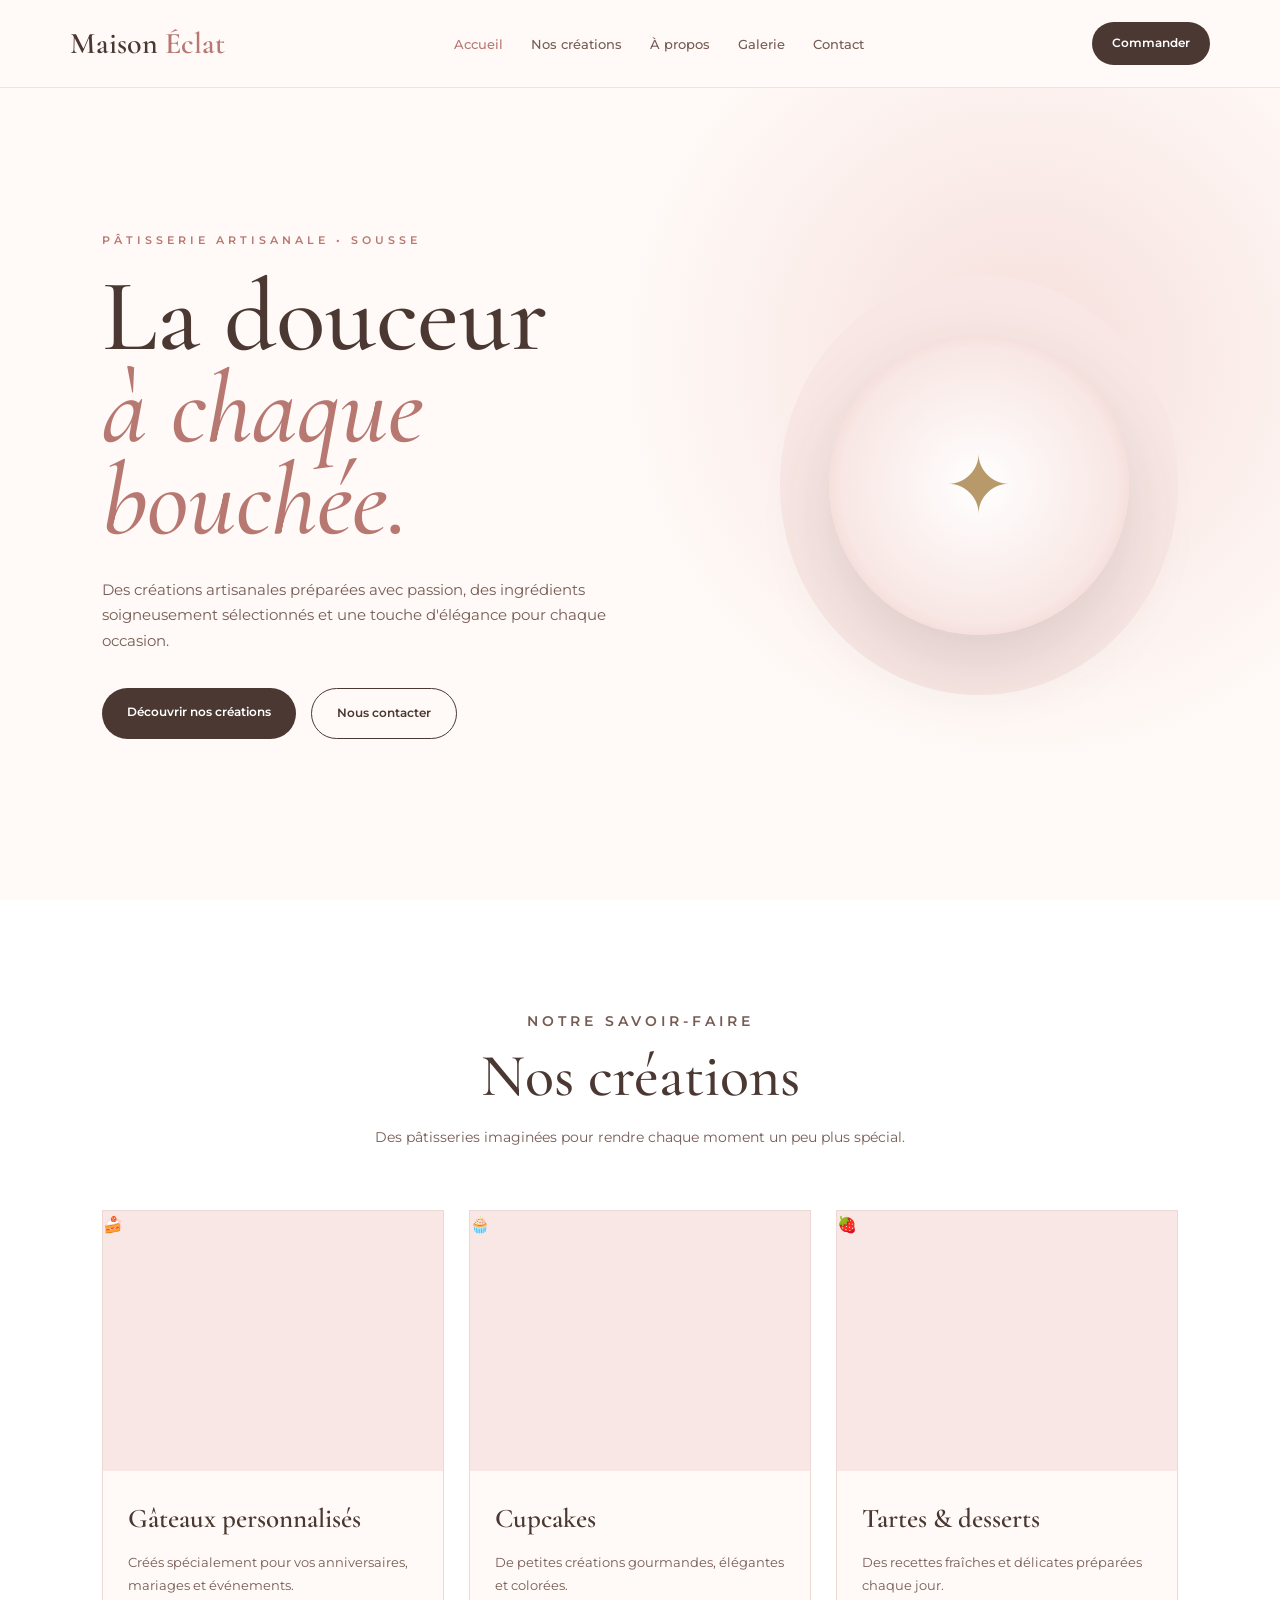
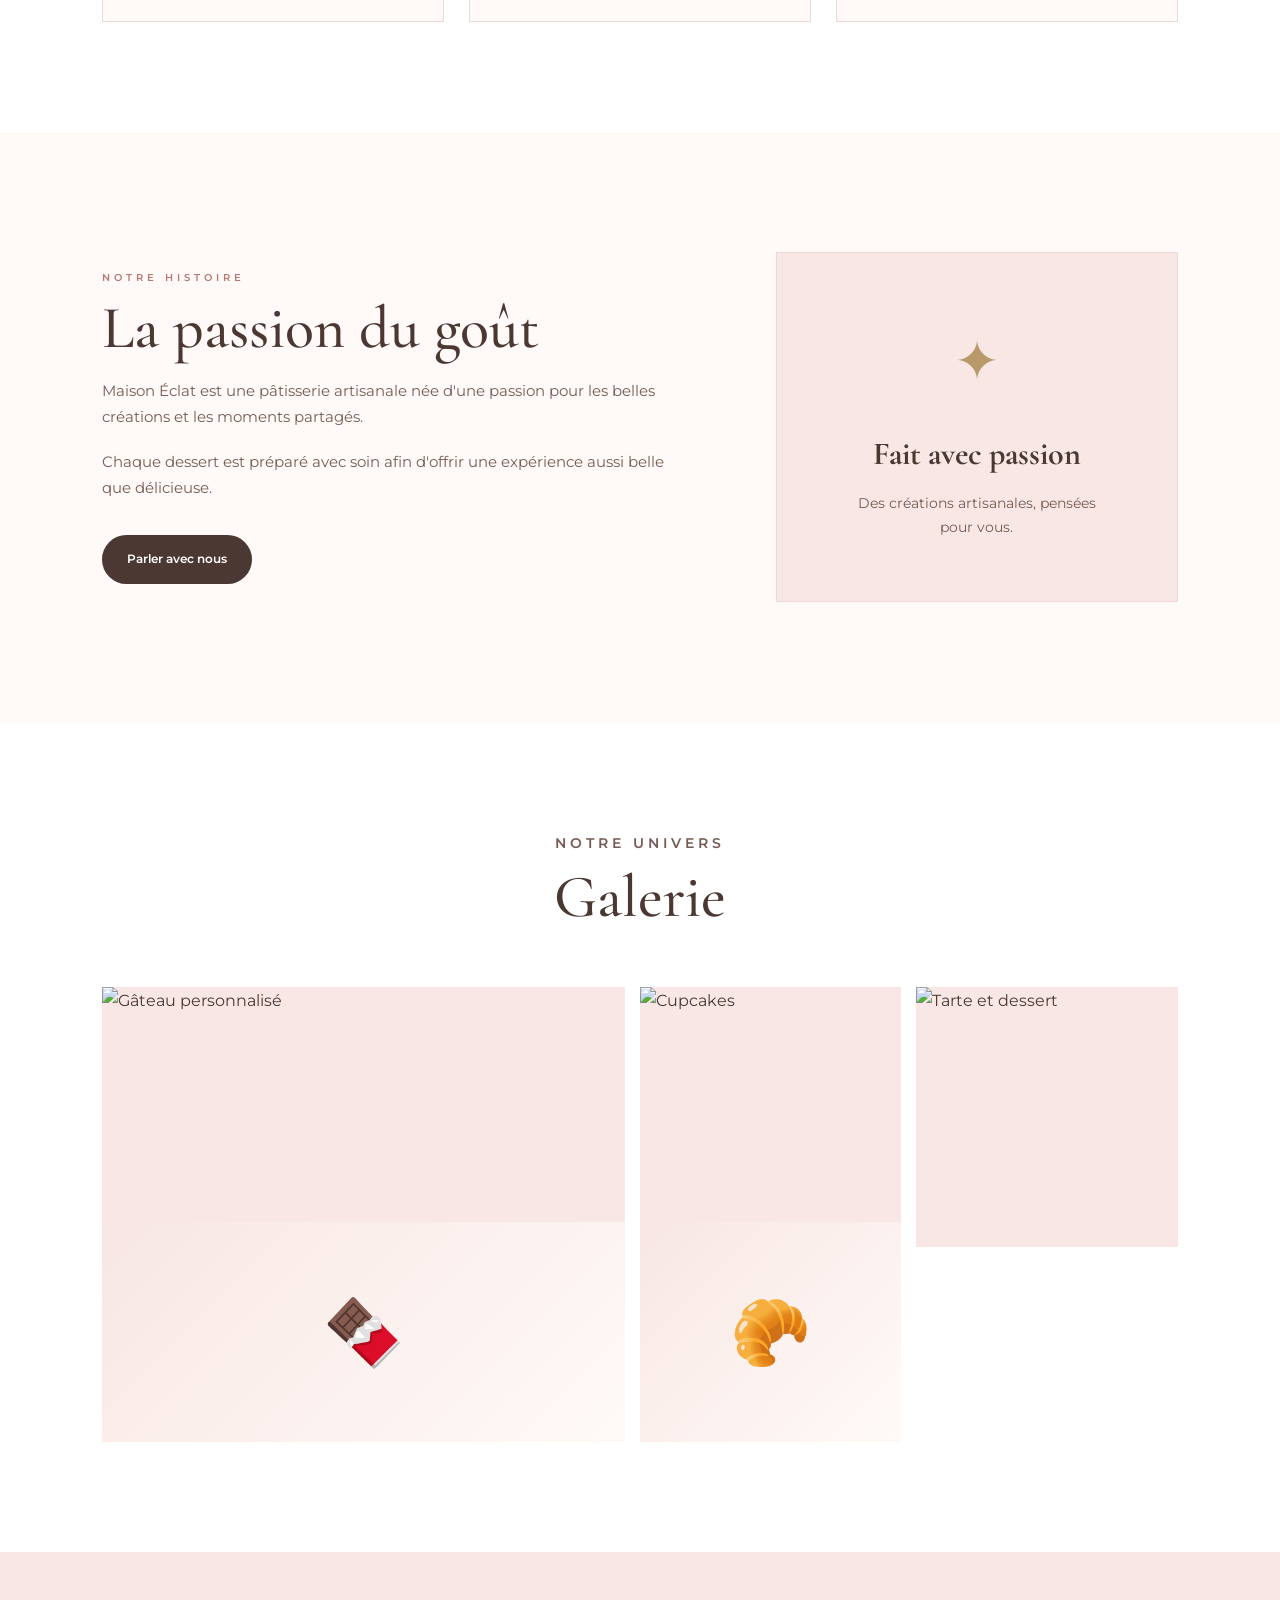
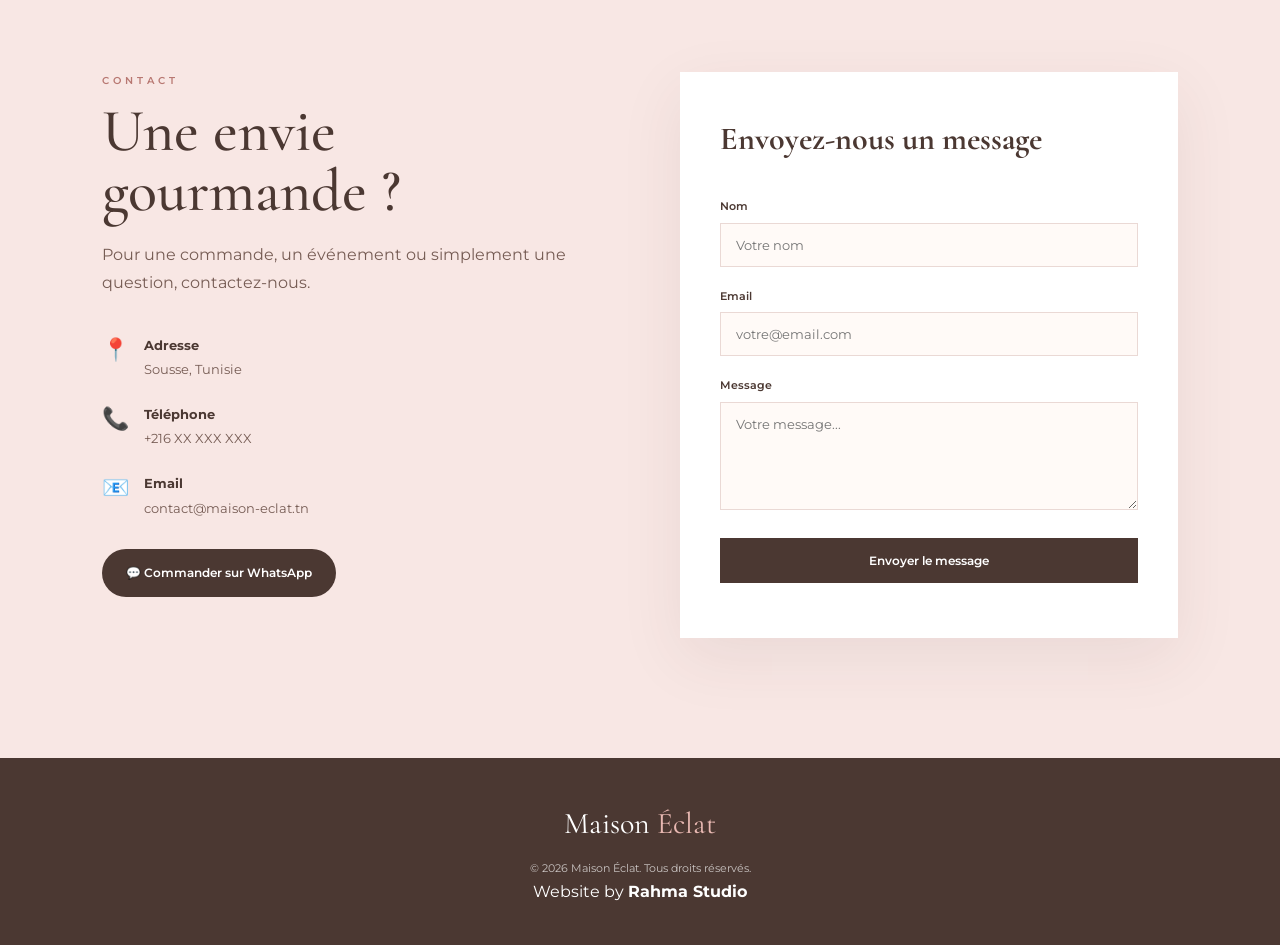
==== commit 13722b14: "Add files via upload" ====
--- a/index.html
+++ b/index.html
@@ -1,23 +1,21 @@
 <!DOCTYPE html>
-<html lang="en">
-
+<html lang="fr">
 <head>
     <meta charset="UTF-8">
+
     <meta name="viewport" content="width=device-width, initial-scale=1.0">
 
-    <meta name="description"
-        content="Rahma Studio - Web design and digital solutions for small businesses.">
-
-    <title>Rahma Studio | Web Design & Digital Solutions</title>
-
-    <link rel="stylesheet" href="style.css">
-
-    <link rel="preconnect" href="https://fonts.googleapis.com">
-    <link rel="preconnect" href="https://fonts.gstatic.com" crossorigin>
+    <meta
+        name="description"
+        content="Maison Éclat - Pâtisserie artisanale à Sousse"
+    >
+
+    <title>Maison Éclat | Pâtisserie Artisanale</title>
 
     <link
-        href="https://fonts.googleapis.com/css2?family=DM+Sans:wght@400;500;600;700&family=Playfair+Display:wght@500;600;700&display=swap"
-        rel="stylesheet">
+        rel="stylesheet"
+        href="style.css"
+    >
 </head>
 
 <body>
@@ -27,23 +25,39 @@
     <header class="header">
 
         <nav class="navbar">
-<a href="#" class="logo">
-    <img src="rahma-logo.png" alt="Rahma Studio">
-</a>
-            <div class="nav-links">
-                <a href="#home">Home</a>
-               <a href="#services">Services</a>
-               <a href="#pricing">Pricing</a>
-               <a href="#projects">Projects</a>
-                <a href="#about">About</a>
-                <a href="https://wa.me/21625260427">Contact</a>
-            </div>
-
-            <a href="https://wa.me/21625260427"
-             class="nav-button">
-                Let's Talk
+
+            <a href="#accueil" class="logo">
+                Maison <span>Éclat</span>
             </a>
 
+            <ul class="nav-links">
+
+                <li>
+                    <a href="#accueil">Accueil</a>
+                </li>
+
+                <li>
+                    <a href="#creations">Nos créations</a>
+                </li>
+
+                <li>
+                    <a href="#about">À propos</a>
+                </li>
+
+                <li>
+                    <a href="#galerie">Galerie</a>
+                </li>
+
+                <li>
+                    <a href="#contact">Contact</a>
+                </li>
+
+            </ul>
+
+            <a href="#contact" class="nav-button">
+                Commander
+            </a>
+
         </nav>
 
     </header>
@@ -53,125 +67,134 @@
 
     <main>
 
-        <section class="hero" id="home">
+        <section id="accueil" class="hero">
 
             <div class="hero-content">
 
-                <p class="small-title">
-                    WEB • DESIGN • DIGITAL SOLUTIONS
+                <p class="hero-subtitle">
+                    PÂTISSERIE ARTISANALE • SOUSSE
                 </p>
 
                 <h1>
-                    We create websites<br>
-                    that make your business
-                    <span>shine.</span>
+                    La douceur<br>
+                    <span>à chaque bouchée.</span>
                 </h1>
 
-                <p class="hero-text">
-                    Simple, modern and professional websites
-                    designed for small businesses and entrepreneurs.
+                <p class="hero-description">
+                    Des créations artisanales préparées avec passion,
+                    des ingrédients soigneusement sélectionnés et une
+                    touche d'élégance pour chaque occasion.
                 </p>
 
                 <div class="hero-buttons">
 
-                    <a href="#projects" class="primary-button">
-                        View our work
+                    <a href="#creations" class="primary-button">
+                        Découvrir nos créations
                     </a>
 
                     <a href="#contact" class="secondary-button">
-                        Start a project →
+                        Nous contacter
                     </a>
 
                 </div>
 
             </div>
 
-            <div class="hero-card">
-
-                <div class="card-top">
-                    <span>Rahma Studio</span>
+            <div class="hero-decoration">
+                <div class="cake-circle">
                     <span>✦</span>
                 </div>
-
-                <div class="card-center">
-                    <p>YOUR BUSINESS</p>
-                    <h2>DESERVES<br>TO SHINE.</h2>
-                </div>
-
-                <div class="card-bottom">
-                    <span>Web Design</span>
-                    <span>2026</span>
-                </div>
-
             </div>
 
         </section>
 
 
-        <!-- ================= SERVICES ================= -->
-
-        <section class="services section" id="services">
+        <!-- ================= CREATIONS ================= -->
+
+        <section id="creations" class="section creations">
 
             <div class="section-heading">
 
-                <p class="small-title">
-                    WHAT WE DO
+                <p class="section-label">
+                    NOTRE SAVOIR-FAIRE
                 </p>
 
                 <h2>
-                    Digital solutions<br>
-                    made <span>simple.</span>
+                    Nos créations
                 </h2>
 
-            </div>
-
-
-            <div class="services-grid">
-
-                <article class="service-card">
-
-                    <div class="service-number">01</div>
-
-                    <div class="service-icon">◌</div>
-
-                    <h3>Website Design</h3>
-
-                    <p>
-                        Modern and responsive websites that
-                        present your business professionally.
-                    </p>
+                <p>
+                    Des pâtisseries imaginées pour rendre
+                    chaque moment un peu plus spécial.
+                </p>
+
+            </div>
+
+
+            <div class="products-grid">
+
+                <article class="product-card">
+
+                    <div class="product-image">
+                        🍰
+                    </div>
+
+                    <div class="product-info">
+
+                        <h3>
+                            Gâteaux personnalisés
+                        </h3>
+
+                        <p>
+                            Créés spécialement pour vos anniversaires,
+                            mariages et événements.
+                        </p>
+
+                    </div>
 
                 </article>
 
 
-                <article class="service-card">
-
-                    <div class="service-number">02</div>
-
-                    <div class="service-icon">▱</div>
-
-                    <h3>Landing Pages</h3>
-
-                    <p>
-                        Clean landing pages designed to
-                        showcase your products or services.
-                    </p>
+                <article class="product-card">
+
+                    <div class="product-image">
+                        🧁
+                    </div>
+
+                    <div class="product-info">
+
+                        <h3>
+                            Cupcakes
+                        </h3>
+
+                        <p>
+                            De petites créations gourmandes,
+                            élégantes et colorées.
+                        </p>
+
+                    </div>
 
                 </article>
 
 
-                <article class="service-card">
-
-                    <div class="service-number">03</div>
-
-                    <div class="service-icon">⌘</div>
-
-                    <h3>Digital Solutions</h3>
-
-                    <p>
-                        Forms, contact systems and simple
-                        digital tools adapted to your needs.
-                    </p>
+                <article class="product-card">
+
+                    <div class="product-image">
+                        🍓
+                    </div>
+
+                    <div class="product-info">
+
+                        <h3>
+                            Tartes & desserts
+                        </h3>
+
+                        <p>
+                            Des recettes fraîches et délicates
+                            préparées chaque jour.
+                        </p>
+
+                    </div>
 
                 </article>
 
@@ -179,406 +202,267 @@
 
         </section>
 
-<!-- ================= PRICING ================= -->
-
-<section class="pricing section" id="pricing">
-
-    <div class="section-heading pricing-heading">
-
-        <p class="small-title">
-            SIMPLE & TRANSPARENT
+
+        <!-- ================= ABOUT ================= -->
+
+        <section id="about" class="about-section">
+
+            <div class="about-content">
+
+                <p class="section-label">
+                    NOTRE HISTOIRE
+                </p>
+
+                <h2>
+                    La passion du goût
+                </h2>
+
+                <p>
+                    Maison Éclat est une pâtisserie artisanale
+                    née d'une passion pour les belles créations
+                    et les moments partagés.
+                </p>
+
+                <p>
+                    Chaque dessert est préparé avec soin afin
+                    d'offrir une expérience aussi belle que
+                    délicieuse.
+                </p>
+
+                <a href="#contact" class="primary-button">
+                    Parler avec nous
+                </a>
+
+            </div>
+
+            <div class="about-box">
+
+                <div class="about-icon">
+                    ✦
+                </div>
+
+                <h3>
+                    Fait avec passion
+                </h3>
+
+                <p>
+                    Des créations artisanales,
+                    pensées pour vous.
+                </p>
+
+            </div>
+
+        </section>
+
+
+        <!-- ================= GALERIE ================= -->
+
+        <section id="galerie" class="section gallery-section">
+
+            <div class="section-heading">
+
+                <p class="section-label">
+                    NOTRE UNIVERS
+                </p>
+
+                <h2>
+                    Galerie
+                </h2>
+
+            </div>
+
+
+            <div class="gallery-grid">
+
+              <div class="product-image">
+    <img
+        src="https://images.unsplash.com/photo-1578985545062-69928b1d9587?auto=format&fit=crop&w=900&q=80"
+        alt="Gâteau personnalisé"
+    >
+</div>
+<div class="product-image">
+    <img
+        src="https://images.unsplash.com/photo-1551024601-bec78aea704b?auto=format&fit=crop&w=900&q=80"
+        alt="Cupcakes"
+    >
+</div>
+                <div class="product-image">
+    <img
+        src="https://images.unsplash.com/photo-1563729784474-d77dbb933a9e?auto=format&fit=crop&w=900&q=80"
+        alt="Tarte et dessert"
+    >
+</div>
+
+                <div class="gallery-item">
+                    🍫
+                </div>
+
+                <div class="gallery-item">
+                    🥐
+                </div>
+
+            </div>
+
+        </section>
+
+
+        <!-- ================= CONTACT ================= -->
+
+        <section id="contact" class="contact-section">
+
+            <div class="contact-content">
+
+                <p class="section-label">
+                    CONTACT
+                </p>
+
+                <h2>
+                    Une envie gourmande ?
+                </h2>
+
+                <p>
+                    Pour une commande, un événement ou simplement
+                    une question, contactez-nous.
+                </p>
+
+
+                <div class="contact-details">
+
+                    <div class="contact-item">
+
+                        <span>📍</span>
+
+                        <div>
+                            <strong>Adresse</strong>
+                            <p>Sousse, Tunisie</p>
+                        </div>
+
+                    </div>
+
+
+                    <div class="contact-item">
+
+                        <span>📞</span>
+
+                        <div>
+                            <strong>Téléphone</strong>
+                            <p>+216 XX XXX XXX</p>
+                        </div>
+
+                    </div>
+
+
+                    <div class="contact-item">
+
+                        <span>📧</span>
+
+                        <div>
+                            <strong>Email</strong>
+                            <p>contact@maison-eclat.tn</p>
+                        </div>
+
+                    </div>
+
+                </div>
+
+
+                <a
+                    href="https://wa.me/21600000000"
+                    class="whatsapp-button"
+                    target="_blank"
+                >
+                    💬 Commander sur WhatsApp
+                </a>
+
+            </div>
+
+
+            <form class="contact-form" id="contactForm">
+
+                <h3>
+                    Envoyez-nous un message
+                </h3>
+
+                <div class="form-group">
+
+                    <label for="name">
+                        Nom
+                    </label>
+
+                    <input
+                        type="text"
+                        id="name"
+                        placeholder="Votre nom"
+                        required
+                    >
+
+                </div>
+
+
+                <div class="form-group">
+
+                    <label for="email">
+                        Email
+                    </label>
+
+                    <input
+                        type="email"
+                        id="email"
+                        placeholder="votre@email.com"
+                        required
+                    >
+
+                </div>
+
+
+                <div class="form-group">
+
+                    <label for="message">
+                        Message
+                    </label>
+
+                    <textarea
+                        id="message"
+                        rows="5"
+                        placeholder="Votre message..."
+                        required
+                    ></textarea>
+
+                </div>
+
+
+                <button
+                    type="submit"
+                    class="submit-button"
+                >
+                    Envoyer le message
+                </button>
+
+                <p
+                    id="formMessage"
+                    class="form-message"
+                ></p>
+
+            </form>
+
+        </section>
+
+    </main>
+
+
+    <!-- ================= FOOTER ================= -->
+
+    <footer class="footer">
+
+        <div class="footer-logo">
+            Maison <span>Éclat</span>
+        </div>
+
+        <p>
+            © 2026 Maison Éclat. Tous droits réservés.
         </p>
 
-        <h2>
-            Choose what<br>
-            your business <span>needs.</span>
-        </h2>
-
-        <p class="heading-description">
-            Flexible solutions for small businesses,
-            entrepreneurs and personal projects.
-        </p>
-
-    </div>
-
-
-    <div class="pricing-grid">
-
-        <!-- LANDING PAGE -->
-
-        <article class="pricing-card">
-
-            <p class="pricing-number">01</p>
-
-            <h3>Landing Page</h3>
-
-            <p class="pricing-description">
-                A clean and modern one-page website
-                to present your business or service.
-            </p>
-
-            <div class="price">
-                <span>from</span>
-                50 DT
-            </div>
-
-            <ul>
-                <li>✓ Responsive design</li>
-                <li>✓ Modern layout</li>
-                <li>✓ Contact button</li>
-                <li>✓ WhatsApp integration</li>
-            </ul>
-
-            <a href="#contact" class="price-button">
-                Start a project →
-            </a>
-
-        </article>
-
-
-        <!-- WEBSITE -->
-
-        <article class="pricing-card featured">
-
-            <div class="popular">
-                POPULAR
-            </div>
-
-            <p class="pricing-number">02</p>
-
-            <h3>Business Website</h3>
-
-            <p class="pricing-description">
-                A complete website to present your
-                business, services and contact information.
-            </p>
-
-            <div class="price">
-                <span>from</span>
-                100 DT
-            </div>
-
-            <ul>
-                <li>✓ 3–5 sections</li>
-                <li>✓ Responsive design</li>
-                <li>✓ Contact section</li>
-                <li>✓ WhatsApp integration</li>
-            </ul>
-
-            <a href="#contact" class="price-button dark">
-                Start a project →
-            </a>
-
-        </article>
-
-
-        <!-- FORM -->
-
-        <article class="pricing-card">
-
-            <p class="pricing-number">03</p>
-
-            <h3>Website + Form</h3>
-
-            <p class="pricing-description">
-                A website with a customized form
-                to collect information from your clients.
-            </p>
-
-            <div class="price">
-                <span>from</span>
-                150 DT
-            </div>
-
-            <ul>
-                <li>✓ Everything in website</li>
-                <li>✓ Custom form</li>
-                <li>✓ Data collection</li>
-                <li>✓ Basic validation</li>
-            </ul>
-
-            <a href="#contact" class="price-button">
-                Start a project →
-            </a>
-
-        </article>
-
-
-        <!-- DATABASE -->
-
-        <article class="pricing-card">
-
-            <p class="pricing-number">04</p>
-
-            <h3>Website + Database</h3>
-
-            <p class="pricing-description">
-                A complete digital solution with a
-                database adapted to your business needs.
-            </p>
-
-            <div class="price">
-                <span>from</span>
-                200 DT
-            </div>
-
-            <ul>
-                <li>✓ Website</li>
-                <li>✓ Custom form</li>
-                <li>✓ Database</li>
-                <li>✓ Data management</li>
-            </ul>
-
-            <a href="#contact" class="price-button">
-                Discuss your project →
-            </a>
-
-        </article>
-
-    </div>
-
-</section>
-
-        <!-- ================= PROJECTS ================= -->
-
-        <section class="projects section" id="projects">
-
-            <div class="section-heading projects-heading">
-
-                <div>
-                    <p class="small-title">
-                        SELECTED WORK
-                    </p>
-
-                    <h2>
-                        A glimpse of<br>
-                        what we <span>create.</span>
-                    </h2>
-                </div>
-
-                <p class="heading-description">
-                    A selection of demo projects created
-                    to explore different styles and business needs.
-                </p>
-
-            </div>
-
-
-            <div class="project-card">
-
-                <div class="project-image">
-
-                    <div class="fake-browser">
-
-                        <div class="browser-top">
-                            <span>●</span>
-                            <span>●</span>
-                            <span>●</span>
-                        </div>
-
-                        <div class="browser-content">
-
-                            <p>MAISON ÉCLAT</p>
-
-                            <h3>
-                                Pâtisserie<br>
-                                Artisanale
-                            </h3>
-
-                            <button>
-                                Découvrir
-                            </button>
-
-                        </div>
-
-                    </div>
-
-                </div>
-
-
-                <div class="project-info">
-
-                    <p class="project-category">
-                        WEBSITE • DEMO PROJECT
-                    </p>
-
-                    <h3>
-                        Maison Éclat
-                    </h3>
-
-                    <p>
-                        A warm and elegant website concept
-                        created for a fictional artisan pastry shop
-                        in Sousse.
-                    </p>
-
-                    <a href="../demo-patisserie/index.html"
-                        class="project-link"
-                        target="_blank">
-                        View project →
-                    </a>
-
-                </div>
-
-            </div>
-
-        </section>
-
-
-        <!-- ================= ABOUT ================= -->
-
-        <section class="about section" id="about">
-
-            <div class="about-content">
-
-                <p class="small-title">
-                    ABOUT RAHMA STUDIO
-                </p>
-
-                <h2>
-                    Small studio.<br>
-                    <span>Big ideas.</span>
-                </h2>
-
-                <p>
-                    Rahma Studio is a small digital studio focused
-                    on creating simple, elegant and useful websites
-                    for businesses and entrepreneurs.
-                </p>
-
-                <p>
-                    Our goal is simple: help small businesses build
-                    a professional online presence without making
-                    things complicated.
-                </p>
-
-            </div>
-
-
-            <div class="about-box">
-
-                <div class="about-box-number">
-                    ✦
-                </div>
-
-                <h3>
-                    From idea<br>
-                    to online.
-                </h3>
-
-                <p>
-                    Your business deserves a digital presence
-                    that represents it.
-                </p>
-
-            </div>
-
-        </section>
-
-
-        <!-- ================= CONTACT ================= -->
-<!-- ================= CONTACT ================= -->
-
-<!-- ================= CONTACT ================= -->
-
-<section class="contact section" id="contact">
-
-    <div class="contact-content">
-
-        <div class="contact-intro">
-
-            <span class="section-label">HAVE A PROJECT?</span>
-
-            <h2>
-                Let's create something
-                <em>beautiful together.</em>
-            </h2>
-
-            <p>
-                Looking for a website for your business?
-                Tell us about your idea and let's talk about
-                how Rahma Studio can help.
-            </p>
-
-        </div>
-
-
-        <div class="contact-options">
-
-            <!-- WhatsApp -->
-            <a
-                href="https://wa.me/21625260427"
-                target="_blank"
-                class="contact-card contact-link"
-            >
-
-                <div class="contact-icon">✦</div>
-
-                <div>
-                    <h3>WhatsApp</h3>
-                    <p>Chat with us</p>
-                </div>
-
-            </a>
-
-
-            <!-- Instagram -->
-            <a
-                href="https://www.instagram.com/rahmastudio.tn/"
-                target="_blank"
-                class="contact-card contact-link"
-            >
-
-                <div class="contact-icon">◎</div>
-
-                <div>
-                    <h3>Instagram</h3>
-                    <p>@rahmastudio.tn</p>
-                </div>
-
-            </a>
-
-
-            <!-- Email -->
-           <!-- Email -->
-<a
-    href="https://mail.google.com/mail/?view=cm&fs=1&to=rahmastudioo@gmail.com"
-    target="_blank"
-    class="contact-card contact-link"
->
-
-    <div class="contact-icon">✉</div>
-
-    <div>
-        <h3>Email</h3>
-        <p>rahmastudioo@gmail.com</p>
-    </div>
-
-</a>
-
-        </div>
-
-    </div>
-
-</section>
-        
-
-    <!-- ================= FOOTER ================= -->
-
-    <footer class="footer">
-
-        <div class="footer-logo">
-            Rahma<span>Studio</span>
-        </div>
-
-        <p>
-            Web • Design • Digital Solutions
-        </p>
-
-        <p class="copyright">
-            © 2026 Rahma Studio. All rights reserved.
-        </p>
-
+        Website by <strong>Rahma Studio</strong>
     </footer>
 
 
@@ -586,4 +470,4 @@
 
 </body>
 
-</html>
+</html>
--- a/style.css
+++ b/style.css
@@ -1,6 +1,36 @@
-/* =========================
+/* ========================================
+   RAYA STUDIO - MAISON ÉCLAT
+   Main Website Styles
+======================================== */
+
+
+/* ========================================
+   GOOGLE FONT
+======================================== */
+
+@import url('https://fonts.googleapis.com/css2?family=Cormorant+Garamond:wght@400;500;600;700&family=Montserrat:wght@300;400;500;600&display=swap');
+
+
+/* ========================================
+   VARIABLES
+======================================== */
+
+:root {
+    --cream: #fffaf7;
+    --white: #ffffff;
+    --pink-light: #f8e7e4;
+    --pink: #e8b8b2;
+    --pink-dark: #b87872;
+    --brown: #4b3832;
+    --brown-light: #765c54;
+    --gold: #b89a6a;
+    --border: #ead9d5;
+}
+
+
+/* ========================================
    RESET
-========================= */
+======================================== */
 
 * {
     margin: 0;
@@ -13,10 +43,10 @@
 }
 
 body {
-    font-family: "DM Sans", sans-serif;
-    background: #f8f5f0;
-    color: #26221f;
-    line-height: 1.6;
+    font-family: 'Montserrat', sans-serif;
+    background: var(--cream);
+    color: var(--brown);
+    line-height: 1.7;
 }
 
 a {
@@ -24,712 +54,620 @@
     color: inherit;
 }
 
-button {
+ul {
+    list-style: none;
+}
+
+button,
+input,
+textarea {
     font-family: inherit;
 }
 
 
-/* =========================
-   COLORS
-========================= */
-
-:root {
-    --background: #f8f5f0;
-    --white: #ffffff;
-    --dark: #26221f;
-    --brown: #806b5b;
-    --pink: #d9a7a0;
-    --light-pink: #f0d8d3;
-    --border: #ded7d0;
-}
-
-
-/* =========================
+/* ========================================
    HEADER
-========================= */
+======================================== */
 
 .header {
+    width: 100%;
     position: fixed;
     top: 0;
     left: 0;
-    width: 100%;
     z-index: 1000;
-
-    background: rgba(248, 245, 240, 0.92);
-    backdrop-filter: blur(12px);
-
-    border-bottom: 1px solid rgba(38, 34, 31, 0.08);
+    background: rgba(255, 250, 247, 0.95);
+    backdrop-filter: blur(10px);
+    border-bottom: 1px solid rgba(234, 217, 213, 0.7);
 }
 
 .navbar {
     max-width: 1200px;
     margin: auto;
-
-    height: 80px;
-
-    padding: 0 30px;
+    padding: 18px 30px;
 
     display: flex;
     align-items: center;
     justify-content: space-between;
-}
-
-
-/* LOGO */
+    gap: 30px;
+}
 
 .logo {
-    font-family: "Playfair Display", serif;
-    font-size: 25px;
-    font-weight: 700;
-}
-
-.logo span,
-.footer-logo span {
-    color: var(--pink);
-}
-
-
-/* NAVIGATION */
+    font-family: 'Cormorant Garamond', serif;
+    font-size: 30px;
+    font-weight: 600;
+    color: var(--brown);
+}
+
+.logo span {
+    color: var(--pink-dark);
+}
 
 .nav-links {
     display: flex;
-    gap: 35px;
+    align-items: center;
+    gap: 28px;
 }
 
 .nav-links a {
-    font-size: 14px;
+    font-size: 13px;
     font-weight: 500;
-
-    transition: 0.3s;
+    color: var(--brown-light);
+    transition: 0.3s ease;
 }
 
 .nav-links a:hover {
-    color: var(--pink);
-}
-
-
-/* NAV BUTTON */
+    color: var(--pink-dark);
+}
 
 .nav-button {
-    background: var(--dark);
+    background: var(--brown);
     color: white;
-
-    padding: 12px 20px;
-
+    padding: 11px 20px;
     border-radius: 30px;
-
-    font-size: 14px;
-
-    transition: 0.3s;
+    font-size: 12px;
+    font-weight: 600;
+    transition: 0.3s ease;
 }
 
 .nav-button:hover {
+    background: var(--pink-dark);
     transform: translateY(-2px);
-    background: var(--brown);
-}
-
-
-/* =========================
+}
+
+
+/* ========================================
    HERO
-========================= */
+======================================== */
 
 .hero {
     min-height: 100vh;
-
-    max-width: 1200px;
-    margin: auto;
-
-    padding: 150px 30px 80px;
-
-    display: grid;
-    grid-template-columns: 1.2fr 0.8fr;
-
-    gap: 80px;
-
+    padding: 150px 8% 80px;
+
+    display: flex;
     align-items: center;
-}
-
-
-/* HERO TEXT */
-
-.small-title {
-    font-size: 12px;
-    letter-spacing: 3px;
-
+    justify-content: space-between;
+    gap: 60px;
+
+    background:
+        radial-gradient(
+            circle at 80% 40%,
+            #f6dfdc 0%,
+            transparent 35%
+        ),
+        var(--cream);
+}
+
+.hero-content {
+    max-width: 650px;
+}
+
+.hero-subtitle {
+    font-size: 11px;
+    letter-spacing: 4px;
+    font-weight: 600;
+    color: var(--pink-dark);
+    margin-bottom: 20px;
+}
+
+.hero h1 {
+    font-family: 'Cormorant Garamond', serif;
+    font-size: clamp(60px, 8vw, 105px);
+    line-height: 0.9;
+    font-weight: 500;
     color: var(--brown);
-
-    font-weight: 600;
-
-    margin-bottom: 20px;
-}
-
-.hero h1 {
-    font-family: "Playfair Display", serif;
-
-    font-size: clamp(45px, 6vw, 78px);
-
-    line-height: 1.05;
-
-    max-width: 750px;
-
-    margin-bottom: 30px;
-}
-
-.hero h1 span,
-.section-heading h2 span,
-.about h2 span,
-.contact h2 span {
-    color: var(--pink);
+}
+
+.hero h1 span {
+    color: var(--pink-dark);
     font-style: italic;
 }
 
-.hero-text {
-    max-width: 560px;
-
-    font-size: 17px;
-
-    color: #6c625b;
-
-    margin-bottom: 35px;
-}
-
-
-/* HERO BUTTONS */
-
-.hero-buttons,
-.contact-buttons {
+.hero-description {
+    max-width: 550px;
+    margin-top: 30px;
+    color: var(--brown-light);
+    font-size: 15px;
+}
+
+.hero-buttons {
     display: flex;
     gap: 15px;
-
-    align-items: center;
+    margin-top: 35px;
+    flex-wrap: wrap;
 }
 
 .primary-button,
 .secondary-button {
     display: inline-block;
+    padding: 14px 25px;
+    border-radius: 30px;
+    font-size: 12px;
+    font-weight: 600;
+    transition: 0.3s ease;
+}
+
+.primary-button {
+    background: var(--brown);
+    color: white;
+}
+
+.primary-button:hover {
+    background: var(--pink-dark);
+    transform: translateY(-3px);
+}
+
+.secondary-button {
+    border: 1px solid var(--brown);
+    color: var(--brown);
+}
+
+.secondary-button:hover {
+    background: var(--brown);
+    color: white;
+}
+
+
+/* ========================================
+   HERO DECORATION
+======================================== */
+
+.hero-decoration {
+    width: 420px;
+    height: 420px;
+
+    display: flex;
+    align-items: center;
+    justify-content: center;
+
+    background: var(--pink-light);
+    border-radius: 50%;
+}
+
+.cake-circle {
+    width: 300px;
+    height: 300px;
+
+    border-radius: 50%;
+
+    background:
+        radial-gradient(
+            circle,
+            #ffffff 0%,
+            #f8e7e4 65%,
+            #e8b8b2 100%
+        );
+
+    display: flex;
+    align-items: center;
+    justify-content: center;
+
+    box-shadow: 0 30px 70px rgba(75, 56, 50, 0.15);
+}
+
+.cake-circle span {
+    font-size: 80px;
+    color: var(--gold);
+}
+
+
+/* ========================================
+   SECTIONS
+======================================== */
+
+.section {
+    padding: 110px 8%;
+}
+
+.section-heading {
+    text-align: center;
+    max-width: 650px;
+    margin: 0 auto 60px;
+}
+
+.section-label {
+    font-size: 10px;
+    letter-spacing: 4px;
+    font-weight: 600;
+    color: var(--pink-dark);
+    margin-bottom: 12px;
+}
+
+.section-heading h2,
+.about-content h2,
+.contact-content h2 {
+    font-family: 'Cormorant Garamond', serif;
+    font-size: 60px;
+    line-height: 1;
+    font-weight: 500;
+    color: var(--brown);
+    margin-bottom: 20px;
+}
+
+.section-heading p {
+    color: var(--brown-light);
+    font-size: 14px;
+}
+
+
+/* ========================================
+   PRODUCTS
+======================================== */
+
+.creations {
+    background: white;
+}
+
+.products-grid {
+    max-width: 1100px;
+    margin: auto;
+
+    display: grid;
+    grid-template-columns: repeat(3, 1fr);
+    gap: 25px;
+}
+
+.product-card {
+    background: var(--cream);
+    border: 1px solid var(--border);
+    transition: 0.3s ease;
+    overflow: hidden;
+}
+
+.product-card:hover {
+    transform: translateY(-8px);
+    box-shadow: 0 20px 50px rgba(75, 56, 50, 0.1);
+}
+.product-image {
+    height: 260px;
+    overflow: hidden;
+    background: var(--pink-light);
+}
+
+.product-image img {
+    width: 100%;
+    height: 100%;
+    object-fit: cover;
+    display: block;
+    transition: transform 0.6s ease;
+}
+
+.product-card:hover .product-image img {
+    transform: scale(1.08);
+}
+
+.product-info {
+    padding: 25px;
+}
+
+.product-info h3 {
+    font-family: 'Cormorant Garamond', serif;
+    font-size: 27px;
+    font-weight: 600;
+    margin-bottom: 10px;
+}
+
+.product-info p {
+    font-size: 13px;
+    color: var(--brown-light);
+}
+
+
+/* ========================================
+   ABOUT
+======================================== */
+
+.about-section {
+    padding: 120px 8%;
+
+    display: grid;
+    grid-template-columns: 1fr 0.7fr;
+    gap: 100px;
+    align-items: center;
+}
+
+.about-content {
+    max-width: 650px;
+}
+
+.about-content p:not(.section-label) {
+    color: var(--brown-light);
+    font-size: 15px;
+    margin-bottom: 20px;
+}
+
+.about-content .primary-button {
+    margin-top: 15px;
+}
+
+.about-box {
+    min-height: 350px;
+
+    display: flex;
+    flex-direction: column;
+    align-items: center;
+    justify-content: center;
+
+    text-align: center;
+
+    background: var(--pink-light);
+    border: 1px solid var(--border);
+}
+
+.about-icon {
+    font-size: 55px;
+    color: var(--gold);
+    margin-bottom: 20px;
+}
+
+.about-box h3 {
+    font-family: 'Cormorant Garamond', serif;
+    font-size: 32px;
+    margin-bottom: 10px;
+}
+
+.about-box p {
+    color: var(--brown-light);
+    font-size: 14px;
+    max-width: 250px;
+}
+
+
+/* ========================================
+   GALLERY
+======================================== */
+
+.gallery-section {
+    background: white;
+}
+
+.gallery-grid {
+    max-width: 1100px;
+    margin: auto;
+
+    display: grid;
+    grid-template-columns: 2fr 1fr 1fr;
+    grid-template-rows: 220px 220px;
+    gap: 15px;
+}
+
+.gallery-item {
+    background:
+        linear-gradient(
+            135deg,
+            #f8e7e4,
+            #fffaf7
+        );
+
+    display: flex;
+    align-items: center;
+    justify-content: center;
+
+    font-size: 65px;
+
+    transition: 0.3s ease;
+}
+
+.gallery-item:hover {
+    transform: scale(1.02);
+}
+
+.gallery-item.large {
+    grid-row: span 2;
+}
+
+
+/* ========================================
+   CONTACT
+======================================== */
+
+.contact-section {
+    padding: 120px 8%;
+
+    display: grid;
+    grid-template-columns: 1fr 1fr;
+    gap: 80px;
+
+    background: var(--pink-light);
+}
+
+.contact-content {
+    max-width: 550px;
+}
+
+.contact-content > p:not(.section-label) {
+    color: var(--brown-light);
+    margin-bottom: 35px;
+}
+
+.contact-details {
+    display: flex;
+    flex-direction: column;
+    gap: 20px;
+}
+
+.contact-item {
+    display: flex;
+    gap: 15px;
+    align-items: flex-start;
+}
+
+.contact-item > span {
+    font-size: 22px;
+}
+
+.contact-item strong {
+    font-size: 13px;
+}
+
+.contact-item p {
+    font-size: 13px;
+    color: var(--brown-light);
+}
+
+.whatsapp-button {
+    display: inline-block;
+    margin-top: 30px;
+
+    background: var(--brown);
+    color: white;
 
     padding: 14px 24px;
-
     border-radius: 30px;
 
-    font-size: 14px;
-
-    transition: 0.3s;
-}
-
-.primary-button {
-    background: var(--dark);
+    font-size: 12px;
+    font-weight: 600;
+
+    transition: 0.3s ease;
+}
+
+.whatsapp-button:hover {
+    background: var(--pink-dark);
+    transform: translateY(-3px);
+}
+
+
+/* ========================================
+   CONTACT FORM
+======================================== */
+
+.contact-form {
+    background: white;
+    padding: 40px;
+
+    box-shadow: 0 20px 60px rgba(75, 56, 50, 0.08);
+}
+
+.contact-form h3 {
+    font-family: 'Cormorant Garamond', serif;
+    font-size: 32px;
+    margin-bottom: 30px;
+}
+
+.form-group {
+    margin-bottom: 20px;
+}
+
+.form-group label {
+    display: block;
+    font-size: 11px;
+    font-weight: 600;
+    margin-bottom: 7px;
+}
+
+.form-group input,
+.form-group textarea {
+    width: 100%;
+
+    border: 1px solid var(--border);
+    background: var(--cream);
+
+    padding: 13px 15px;
+
+    outline: none;
+
+    font-size: 13px;
+
+    transition: 0.3s ease;
+}
+
+.form-group input:focus,
+.form-group textarea:focus {
+    border-color: var(--pink-dark);
+}
+
+.form-group textarea {
+    resize: vertical;
+}
+
+.submit-button {
+    width: 100%;
+
+    border: none;
+
+    background: var(--brown);
     color: white;
-}
-
-.primary-button:hover {
-    transform: translateY(-3px);
+
+    padding: 15px;
+
+    cursor: pointer;
+
+    font-size: 12px;
+    font-weight: 600;
+
+    transition: 0.3s ease;
+}
+
+.submit-button:hover {
+    background: var(--pink-dark);
+}
+
+.form-message {
+    margin-top: 15px;
+    font-size: 12px;
+    text-align: center;
+}
+
+
+/* ========================================
+   FOOTER
+======================================== */
+
+.footer {
+    padding: 40px 8%;
+
     background: var(--brown);
-}
-
-.secondary-button {
-    border: 1px solid var(--border);
-}
-
-.secondary-button:hover {
-    background: white;
-    transform: translateY(-3px);
-}
-
-
-/* =========================
-   HERO CARD
-========================= */
-
-.hero-card {
-    background: var(--light-pink);
-
-    min-height: 470px;
-
-    padding: 30px;
-
-    display: flex;
-    flex-direction: column;
-    justify-content: space-between;
-
-    position: relative;
-
-    overflow: hidden;
-}
-
-.hero-card::before {
-    content: "";
-
-    position: absolute;
-
-    width: 280px;
-    height: 280px;
-
-    border-radius: 50%;
-
-    background: rgba(255, 255, 255, 0.45);
-
-    right: -100px;
-    top: 80px;
-}
-
-.card-top,
-.card-bottom {
-    display: flex;
-    justify-content: space-between;
-
-    font-size: 12px;
-
-    letter-spacing: 1px;
-}
-
-.card-center {
-    position: relative;
-    z-index: 2;
-}
-
-.card-center p {
+    color: white;
+
+    text-align: center;
+}
+
+.footer-logo {
+    font-family: 'Cormorant Garamond', serif;
+    font-size: 30px;
+    margin-bottom: 10px;
+}
+
+.footer-logo span {
+    color: var(--pink);
+}
+
+.footer p {
     font-size: 11px;
-    letter-spacing: 3px;
-
-    margin-bottom: 20px;
-}
-
-.card-center h2 {
-    font-family: "Playfair Display", serif;
-
-    font-size: 55px;
-
-    line-height: 0.95;
-}
-
-
-/* =========================
-   SECTIONS
-========================= */
-
-.section {
-    max-width: 1200px;
-    margin: auto;
-
-    padding: 120px 30px;
-}
-
-.section-heading {
-    margin-bottom: 60px;
-}
-
-.section-heading h2 {
-    font-family: "Playfair Display", serif;
-
-    font-size: clamp(40px, 5vw, 65px);
-
-    line-height: 1.05;
-}
-
-
-/* =========================
-   SERVICES
-========================= */
-
-.services {
-    border-top: 1px solid var(--border);
-}
-
-.services-grid {
-    display: grid;
-
-    grid-template-columns: repeat(3, 1fr);
-
-    gap: 20px;
-}
-
-.service-card {
-    background: white;
-
-    padding: 35px;
-
-    min-height: 280px;
-
-    border: 1px solid var(--border);
-
-    position: relative;
-
-    transition: 0.3s;
-}
-
-.service-card:hover {
-    transform: translateY(-8px);
-}
-
-.service-number {
-    position: absolute;
-
-    top: 25px;
-    right: 25px;
-
-    font-size: 12px;
-
-    color: #aaa;
-}
-
-.service-icon {
-    font-size: 38px;
-
-    margin-bottom: 30px;
-
+    opacity: 0.7;
+}
+
+.created-by {
+    margin-top: 10px;
+}
+
+.created-by strong {
     color: var(--pink);
 }
 
-.service-card h3 {
-    font-family: "Playfair Display", serif;
-
-    font-size: 25px;
-
-    margin-bottom: 15px;
-}
-
-.service-card p {
-    color: #716862;
-
-    font-size: 14px;
-}
-
-
-/* =========================
-   PROJECTS
-========================= */
-
-.projects {
-    border-top: 1px solid var(--border);
-}
-
-.projects-heading {
-    display: flex;
-
-    justify-content: space-between;
-
-    align-items: end;
-
-    gap: 50px;
-}
-
-.heading-description {
-    max-width: 330px;
-
-    color: #716862;
-
-    font-size: 14px;
-}
-
-
-/* PROJECT CARD */
-
-.project-card {
-    display: grid;
-
-    grid-template-columns: 1.3fr 0.7fr;
-
-    background: white;
-
-    border: 1px solid var(--border);
-}
-
-
-/* FAKE BROWSER */
-
-.project-image {
-    background: #ead4cf;
-
-    min-height: 450px;
-
-    padding: 45px;
-
-    display: flex;
-
-    align-items: center;
-
-    justify-content: center;
-}
-
-.fake-browser {
-    background: white;
-
-    width: 100%;
-    max-width: 600px;
-
-    box-shadow: 0 20px 50px rgba(0, 0, 0, 0.12);
-}
-
-.browser-top {
-    height: 30px;
-
-    background: #f1eee9;
-
-    padding: 8px 12px;
-
-    display: flex;
-
-    gap: 5px;
-}
-
-.browser-top span {
-    font-size: 8px;
-
-    color: #aaa;
-}
-
-.browser-content {
-    min-height: 300px;
-
-    padding: 45px;
-
-    background: #fbf4ef;
-}
-
-.browser-content p {
-    font-size: 10px;
-
-    letter-spacing: 3px;
-}
-
-.browser-content h3 {
-    font-family: "Playfair Display", serif;
-
-    font-size: 40px;
-
-    line-height: 1;
-
-    margin: 25px 0;
-}
-
-.browser-content button {
-    border: none;
-
-    background: var(--dark);
-
-    color: white;
-
-    padding: 10px 18px;
-
-    border-radius: 20px;
-}
-
-
-/* PROJECT INFO */
-
-.project-info {
-    padding: 60px 45px;
-
-    display: flex;
-
-    flex-direction: column;
-
-    justify-content: center;
-}
-
-.project-category {
-    font-size: 11px;
-
-    letter-spacing: 2px;
-
-    color: var(--brown);
-
-    margin-bottom: 20px;
-}
-
-.project-info h3 {
-    font-family: "Playfair Display", serif;
-
-    font-size: 45px;
-
-    margin-bottom: 20px;
-}
-
-.project-info > p:not(.project-category) {
-    color: #716862;
-
-    font-size: 14px;
-
-    margin-bottom: 30px;
-}
-
-.project-link {
-    font-size: 14px;
-
-    font-weight: 600;
-
-    color: var(--brown);
-}
-
-.project-link:hover {
-    color: var(--pink);
-}
-
-
-/* =========================
-   ABOUT
-========================= */
-
-.about {
-    display: grid;
-
-    grid-template-columns: 1fr 0.7fr;
-
-    gap: 100px;
-
-    align-items: center;
-
-    border-top: 1px solid var(--border);
-}
-
-.about h2 {
-    font-family: "Playfair Display", serif;
-
-    font-size: 60px;
-
-    line-height: 1;
-
-    margin-bottom: 35px;
-}
-
-.about-content > p:not(.small-title) {
-    max-width: 580px;
-
-    color: #716862;
-
-    font-size: 15px;
-
-    margin-bottom: 18px;
-}
-
-.about-box {
-    background: var(--dark);
-
-    color: white;
-
-    padding: 50px;
-
-    min-height: 350px;
-
-    display: flex;
-
-    flex-direction: column;
-
-    justify-content: center;
-}
-
-.about-box-number {
-    font-size: 30px;
-
-    color: var(--pink);
-
-    margin-bottom: 30px;
-}
-
-.about-box h3 {
-    font-family: "Playfair Display", serif;
-
-    font-size: 40px;
-
-    line-height: 1;
-
-    margin-bottom: 25px;
-}
-
-.about-box p {
-    color: #c8c1bb;
-
-    font-size: 14px;
-}
-
-
-/* =========================
-   CONTACT
-========================= */
-
-.contact {
-    border-top: 1px solid var(--border);
-
-    text-align: center;
-
-    padding-top: 150px;
-    padding-bottom: 150px;
-}
-
-.contact-content {
-    max-width: 850px;
-
-    margin: auto;
-}
-
-.contact h2 {
-    font-family: "Playfair Display", serif;
-
-    font-size: clamp(40px, 5vw, 65px);
-
-    line-height: 1.05;
-
-    margin-bottom: 25px;
-}
-
-.contact-content > p:not(.small-title) {
-    color: #716862;
-
-    max-width: 500px;
-
-    margin: 0 auto 35px;
-}
-
-.contact-buttons {
-    justify-content: center;
-}
-
-
-/* =========================
-   FOOTER
-========================= */
-
-.footer {
-    border-top: 1px solid var(--border);
-
-    max-width: 1200px;
-
-    margin: auto;
-
-    padding: 35px 30px;
-
-    display: flex;
-
-    justify-content: space-between;
-
-    align-items: center;
-
-    gap: 20px;
-
-    font-size: 13px;
-
-    color: #716862;
-}
-
-.footer-logo {
-    font-family: "Playfair Display", serif;
-
-    font-size: 22px;
-
-    font-weight: 700;
-
-    color: var(--dark);
-}
-
-.copyright {
-    font-size: 12px;
-}
-
-
-/* =========================
-   RESPONSIVE
-========================= */
+
+/* ========================================
+   RESPONSIVE DESIGN
+======================================== */
 
 @media (max-width: 900px) {
 
@@ -738,42 +676,63 @@
     }
 
     .hero {
+        flex-direction: column;
+        text-align: center;
+        padding-top: 140px;
+    }
+
+    .hero-description {
+        margin-left: auto;
+        margin-right: auto;
+    }
+
+    .hero-buttons {
+        justify-content: center;
+    }
+
+    .hero-decoration {
+        width: 330px;
+        height: 330px;
+    }
+
+    .cake-circle {
+        width: 240px;
+        height: 240px;
+    }
+
+    .products-grid {
         grid-template-columns: 1fr;
-
+        max-width: 500px;
+    }
+
+    .about-section {
+        grid-template-columns: 1fr;
         gap: 50px;
     }
 
-    .hero-card {
-        min-height: 400px;
-    }
-
-    .services-grid {
+    .contact-section {
         grid-template-columns: 1fr;
     }
 
-    .project-card {
-        grid-template-columns: 1fr;
-    }
-
-    .projects-heading {
-        flex-direction: column;
-
-        align-items: start;
-    }
-
-    .about {
-        grid-template-columns: 1fr;
-
-        gap: 50px;
-    }
-
+    .gallery-grid {
+        grid-template-columns: 1fr 1fr;
+        grid-template-rows: 220px 220px 220px;
+    }
+
+    .gallery-item.large {
+        grid-row: auto;
+    }
 }
 
 
 @media (max-width: 600px) {
 
     .navbar {
-        padding: 0 20px;
+        padding: 15px 20px;
+    }
+
+    .logo {
+        font-size: 25px;
     }
 
     .nav-button {
@@ -781,362 +740,82 @@
     }
 
     .hero {
-        padding: 130px 20px 60px;
-    }
-
-    .section {
-        padding: 80px 20px;
+        padding-left: 20px;
+        padding-right: 20px;
     }
 
     .hero h1 {
-        font-size: 45px;
-    }
-
-    .hero-buttons {
-        flex-direction: column;
-
-        align-items: flex-start;
-    }
-
-    .hero-card {
-        min-height: 350px;
-    }
-
-    .card-center h2 {
-        font-size: 42px;
-    }
-
-    .project-image {
-        padding: 20px;
-    }
-
-    .browser-content {
-        padding: 30px;
-    }
-
-    .browser-content h3 {
-        font-size: 30px;
-    }
-
-    .project-info {
-        padding: 40px 25px;
-    }
-
-    .about h2 {
-        font-size: 45px;
-    }
-
-    .footer {
-        flex-direction: column;
-
-        align-items: flex-start;
-    }
-
-}
-/* =========================
-   SCROLL ANIMATION
-========================= */
-
-.reveal {
+        font-size: 60px;
+    }
+
+    .hero-decoration {
+        width: 280px;
+        height: 280px;
+    }
+
+    .cake-circle {
+        width: 200px;
+        height: 200px;
+    }
+
+    .section,
+    .about-section,
+    .contact-section {
+        padding-left: 20px;
+        padding-right: 20px;
+    }
+
+    .section-heading h2,
+    .about-content h2,
+    .contact-content h2 {
+        font-size: 48px;
+    }
+
+    .contact-form {
+        padding: 25px;
+    }
+
+    .gallery-grid {
+        grid-template-columns: 1fr;
+        grid-template-rows: repeat(5, 220px);
+    }
+}
+/* ========================================
+   SCROLL ANIMATIONS
+======================================== */
+
+.product-card,
+.about-box,
+.gallery-item,
+.contact-form {
+    opacity: 1;
+    transform: translateY(0);
+    transition:
+        opacity 0.7s ease,
+        transform 0.7s ease;
+}
+
+.product-card.hidden,
+.about-box.hidden,
+.gallery-item.hidden,
+.contact-form.hidden {
     opacity: 0;
     transform: translateY(30px);
-    transition: opacity 0.8s ease, transform 0.8s ease;
-}
-
-.reveal.show {
+}
+
+.product-card.show,
+.about-box.show,
+.gallery-item.show,
+.contact-form.show {
     opacity: 1;
     transform: translateY(0);
 }
 
-.header.scrolled {
-    box-shadow: 0 5px 25px rgba(0, 0, 0, 0.06);
-}
-/* =========================
-   PRICING
-========================= */
-
-.pricing {
-    border-top: 1px solid var(--border);
-}
-
-.pricing-heading {
-    position: relative;
-}
-
-.pricing-heading .heading-description {
-    margin-top: 25px;
-}
-
-.pricing-grid {
-    display: grid;
-
-    grid-template-columns: repeat(4, 1fr);
-
-    gap: 15px;
-}
-
-.pricing-card {
-    background: white;
-
-    border: 1px solid var(--border);
-
-    padding: 35px 28px;
-
-    min-height: 480px;
-
-    display: flex;
-
-    flex-direction: column;
-
-    position: relative;
-
-    transition: 0.3s;
-}
-
-.pricing-card:hover {
-    transform: translateY(-8px);
-}
-
-.pricing-card.featured {
-    background: var(--dark);
-
-    color: white;
-
-    border-color: var(--dark);
-}
-
-.pricing-number {
-    color: var(--pink);
-
-    font-size: 12px;
-
-    letter-spacing: 2px;
-
-    margin-bottom: 35px;
-}
-
-.pricing-card h3 {
-    font-family: "Playfair Display", serif;
-
-    font-size: 27px;
-
-    margin-bottom: 15px;
-}
-
-.pricing-description {
-    color: #716862;
-
-    font-size: 13px;
-
-    min-height: 80px;
-}
-
-.featured .pricing-description {
-    color: #c9c2bc;
-}
-
-.price {
-    font-family: "Playfair Display", serif;
-
-    font-size: 38px;
-
-    margin: 25px 0;
-}
-
-.price span {
-    font-family: "DM Sans", sans-serif;
-
-    font-size: 11px;
-
-    color: #9a9089;
-
-    margin-right: 5px;
-}
-
-.pricing-card ul {
-    list-style: none;
-
-    display: flex;
-
-    flex-direction: column;
-
-    gap: 10px;
-
-    font-size: 13px;
-
-    color: #716862;
-
-    margin-bottom: 30px;
-}
-
-.featured ul {
-    color: #d0c8c2;
-}
-
-.price-button {
-    margin-top: auto;
-
-    border: 1px solid var(--border);
-
-    padding: 12px 18px;
-
-    border-radius: 30px;
-
-    text-align: center;
-
-    font-size: 13px;
-
-    transition: 0.3s;
-}
-
-.price-button:hover {
-    background: var(--pink);
-
-    border-color: var(--pink);
-
-    color: white;
-}
-
-.price-button.dark {
-    background: white;
-
-    color: var(--dark);
-
-    border-color: white;
-}
-
-.price-button.dark:hover {
-    background: var(--pink);
-
-    color: white;
-
-    border-color: var(--pink);
-}
-
-.popular {
-    position: absolute;
-
-    top: 20px;
-
-    right: 20px;
-
-    background: var(--pink);
-
-    color: white;
-
-    font-size: 9px;
-
-    letter-spacing: 1px;
-
-    padding: 6px 10px;
-
-    border-radius: 20px;
-}
-
-
-/* PRICING RESPONSIVE */
-
-@media (max-width: 1000px) {
-
-    .pricing-grid {
-        grid-template-columns: repeat(2, 1fr);
-    }
-
-}
-
-@media (max-width: 600px) {
-
-    .pricing-grid {
-        grid-template-columns: 1fr;
-    }
-
-}
-/* =========================
-   CONTACT OPTIONS
-========================= */
-
-.contact-options {
-    max-width: 650px;
-
-    margin: 40px auto 0;
-
-    display: grid;
-
-    grid-template-columns: repeat(3, 1fr);
-
-    gap: 15px;
-}
-
-.contact-option {
-    background: white;
-
-    border: 1px solid var(--border);
-
-    padding: 22px 18px;
-
-    display: flex;
-
-    align-items: center;
-
-    gap: 15px;
-
-    text-align: left;
-
-    transition: 0.3s;
-}
-
-.contact-option:hover {
-    transform: translateY(-5px);
-
-    border-color: var(--pink);
-
-    box-shadow: 0 15px 30px rgba(0, 0, 0, 0.06);
-}
-
-.contact-icon {
-    width: 42px;
-    height: 42px;
-
-    display: flex;
-
-    align-items: center;
-    justify-content: center;
-
-    background: var(--light-pink);
-
-    color: var(--brown);
-
-    border-radius: 50%;
-
-    flex-shrink: 0;
-}
-
-.contact-option strong {
-    display: block;
-
-    font-size: 14px;
-
-    margin-bottom: 3px;
-}
-
-.contact-option small {
-    color: #8b817a;
-
-    font-size: 11px;
-}
-
-
-/* MOBILE */
-
-@media (max-width: 700px) {
-
-    .contact-options {
-        grid-template-columns: 1fr;
-    }
-
-}
-.logo img {
-    width: 105px;
-    height: auto;
-    display: block;
+
+/* ========================================
+   ACTIVE NAVIGATION
+======================================== */
+
+.nav-links a.active {
+    color: var(--pink-dark);
 }
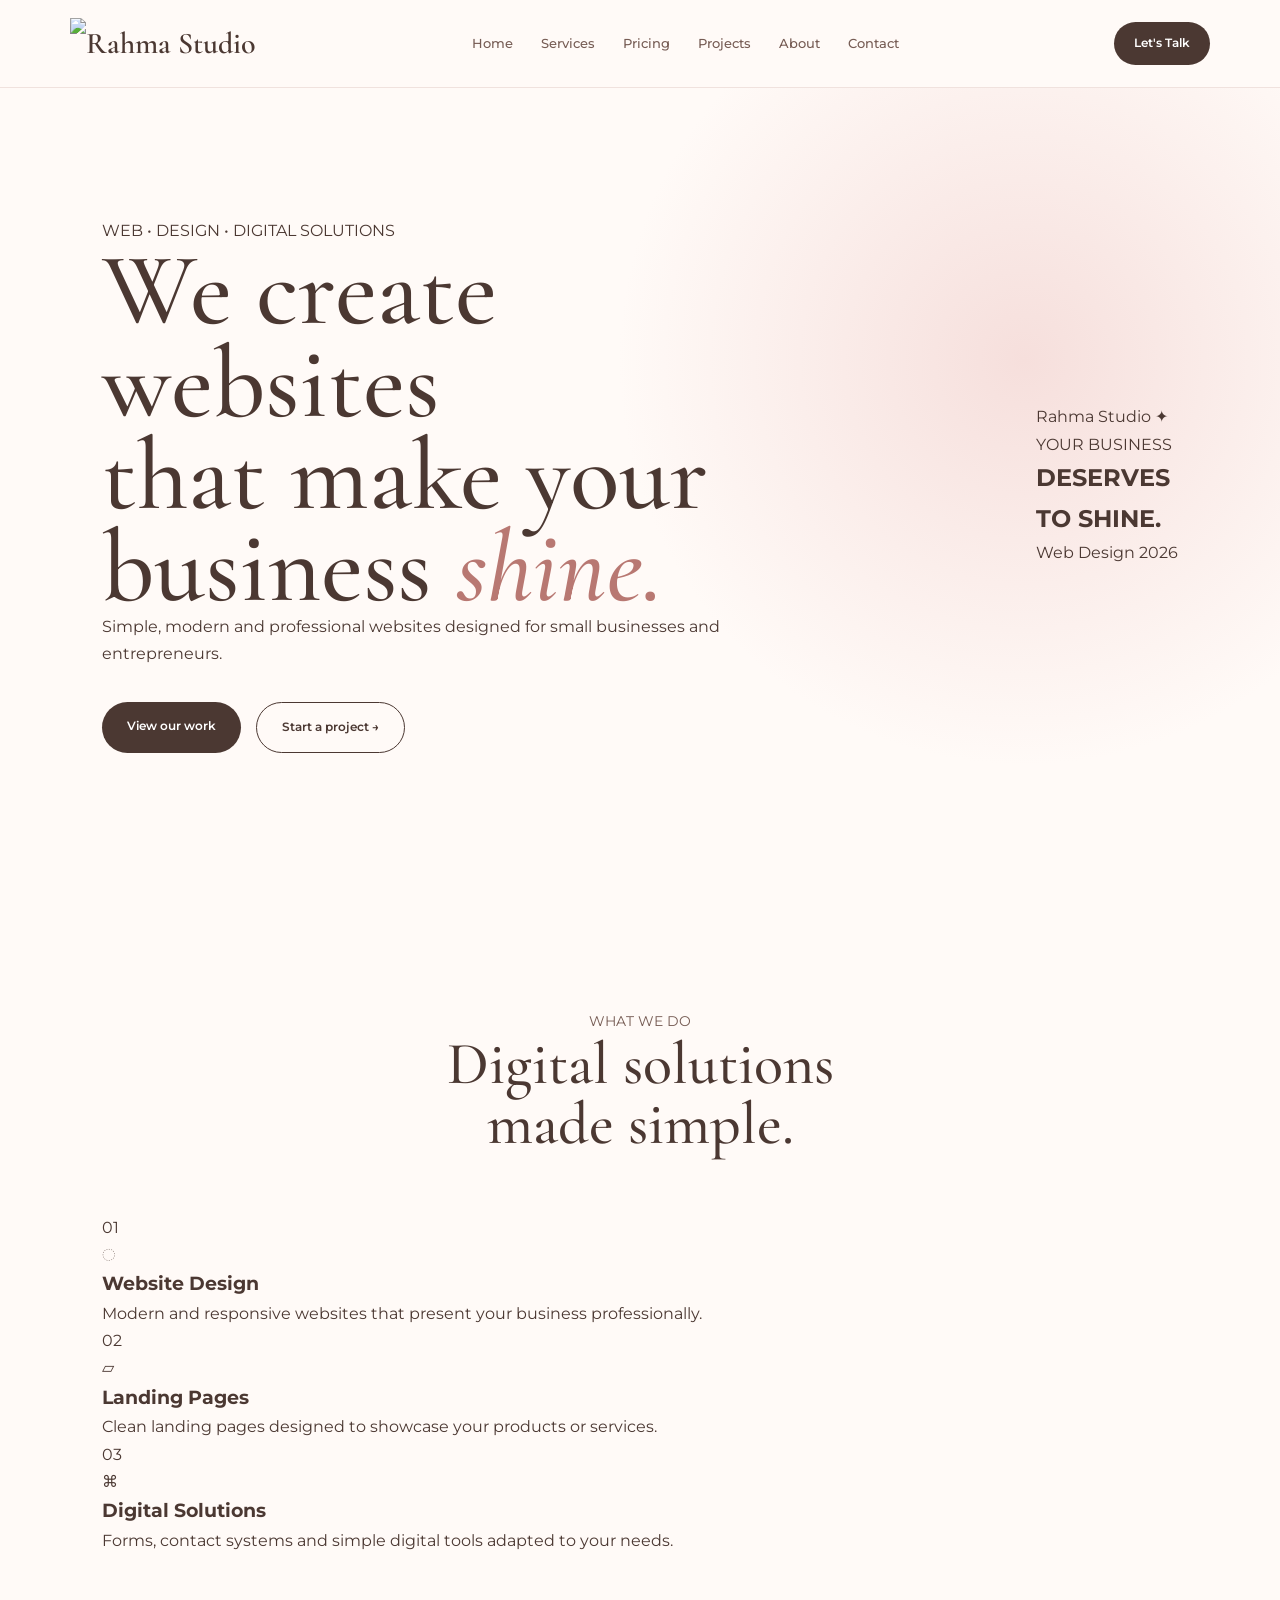
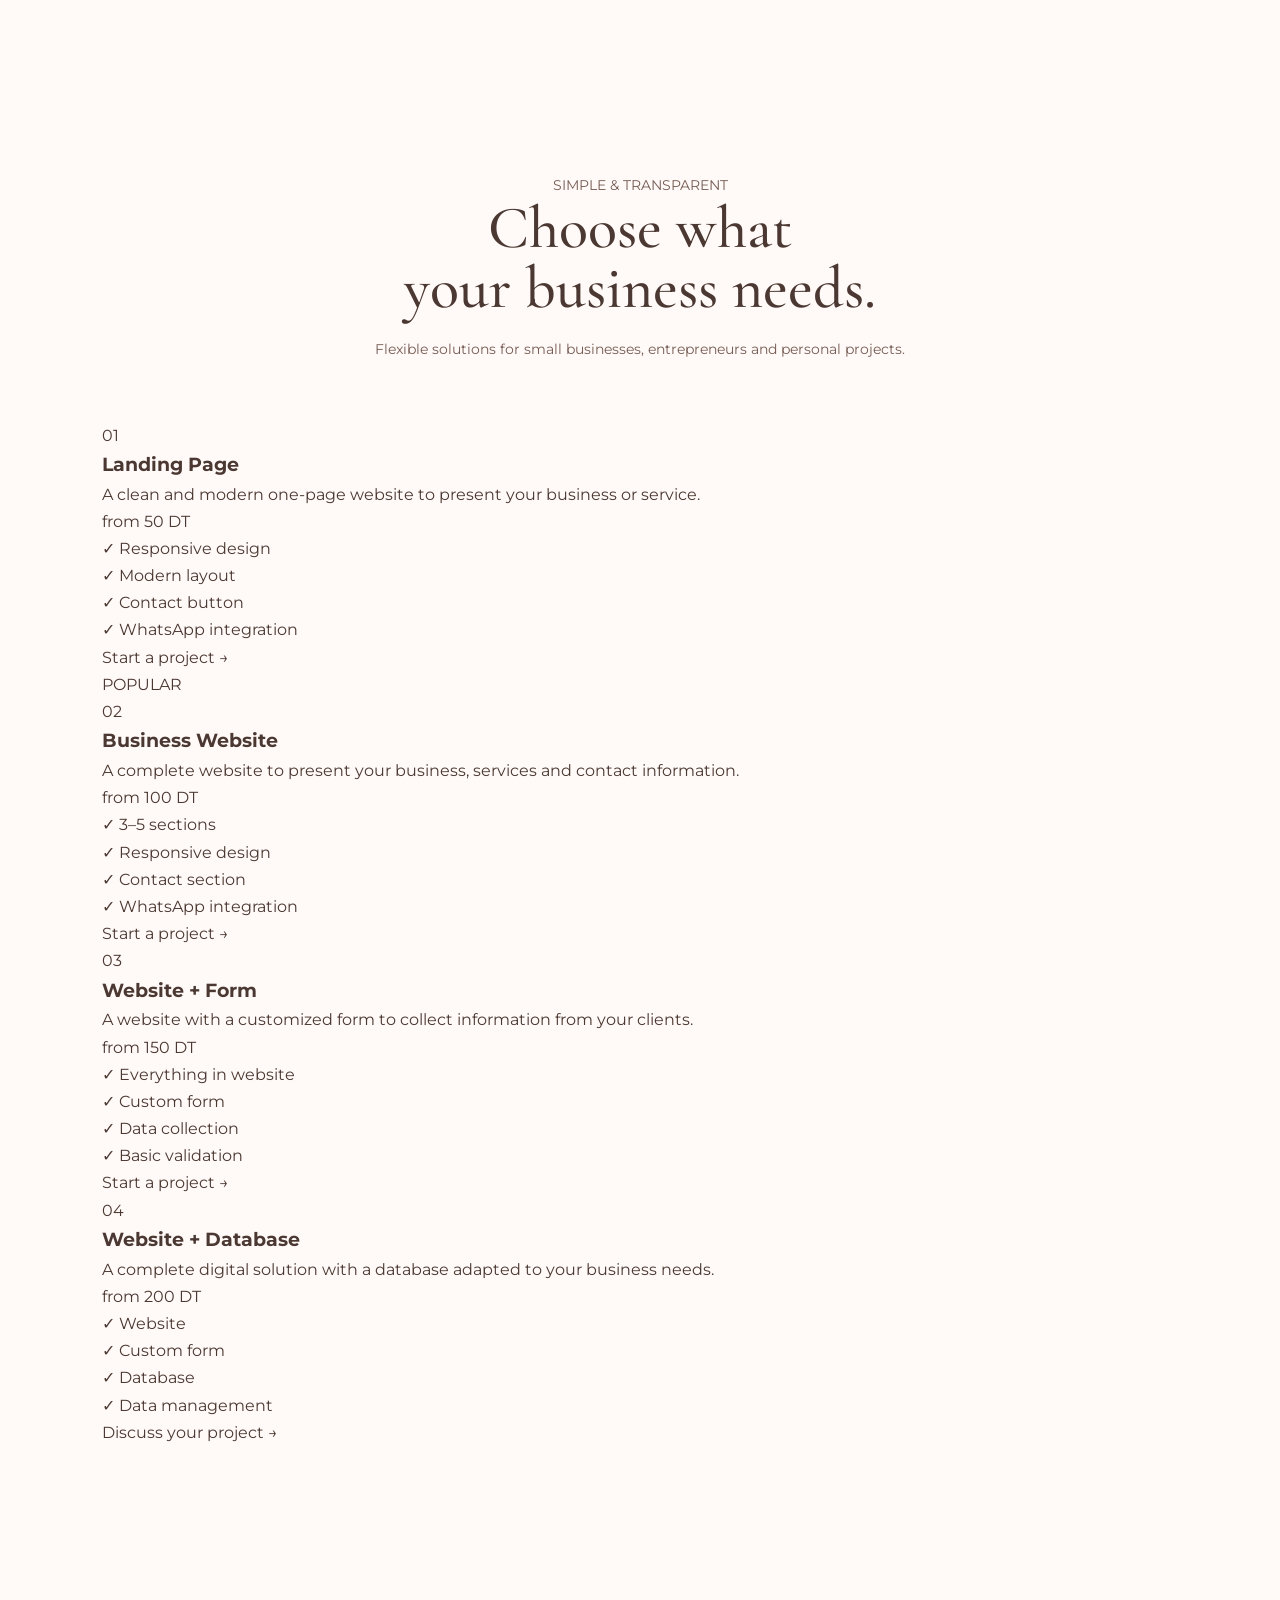
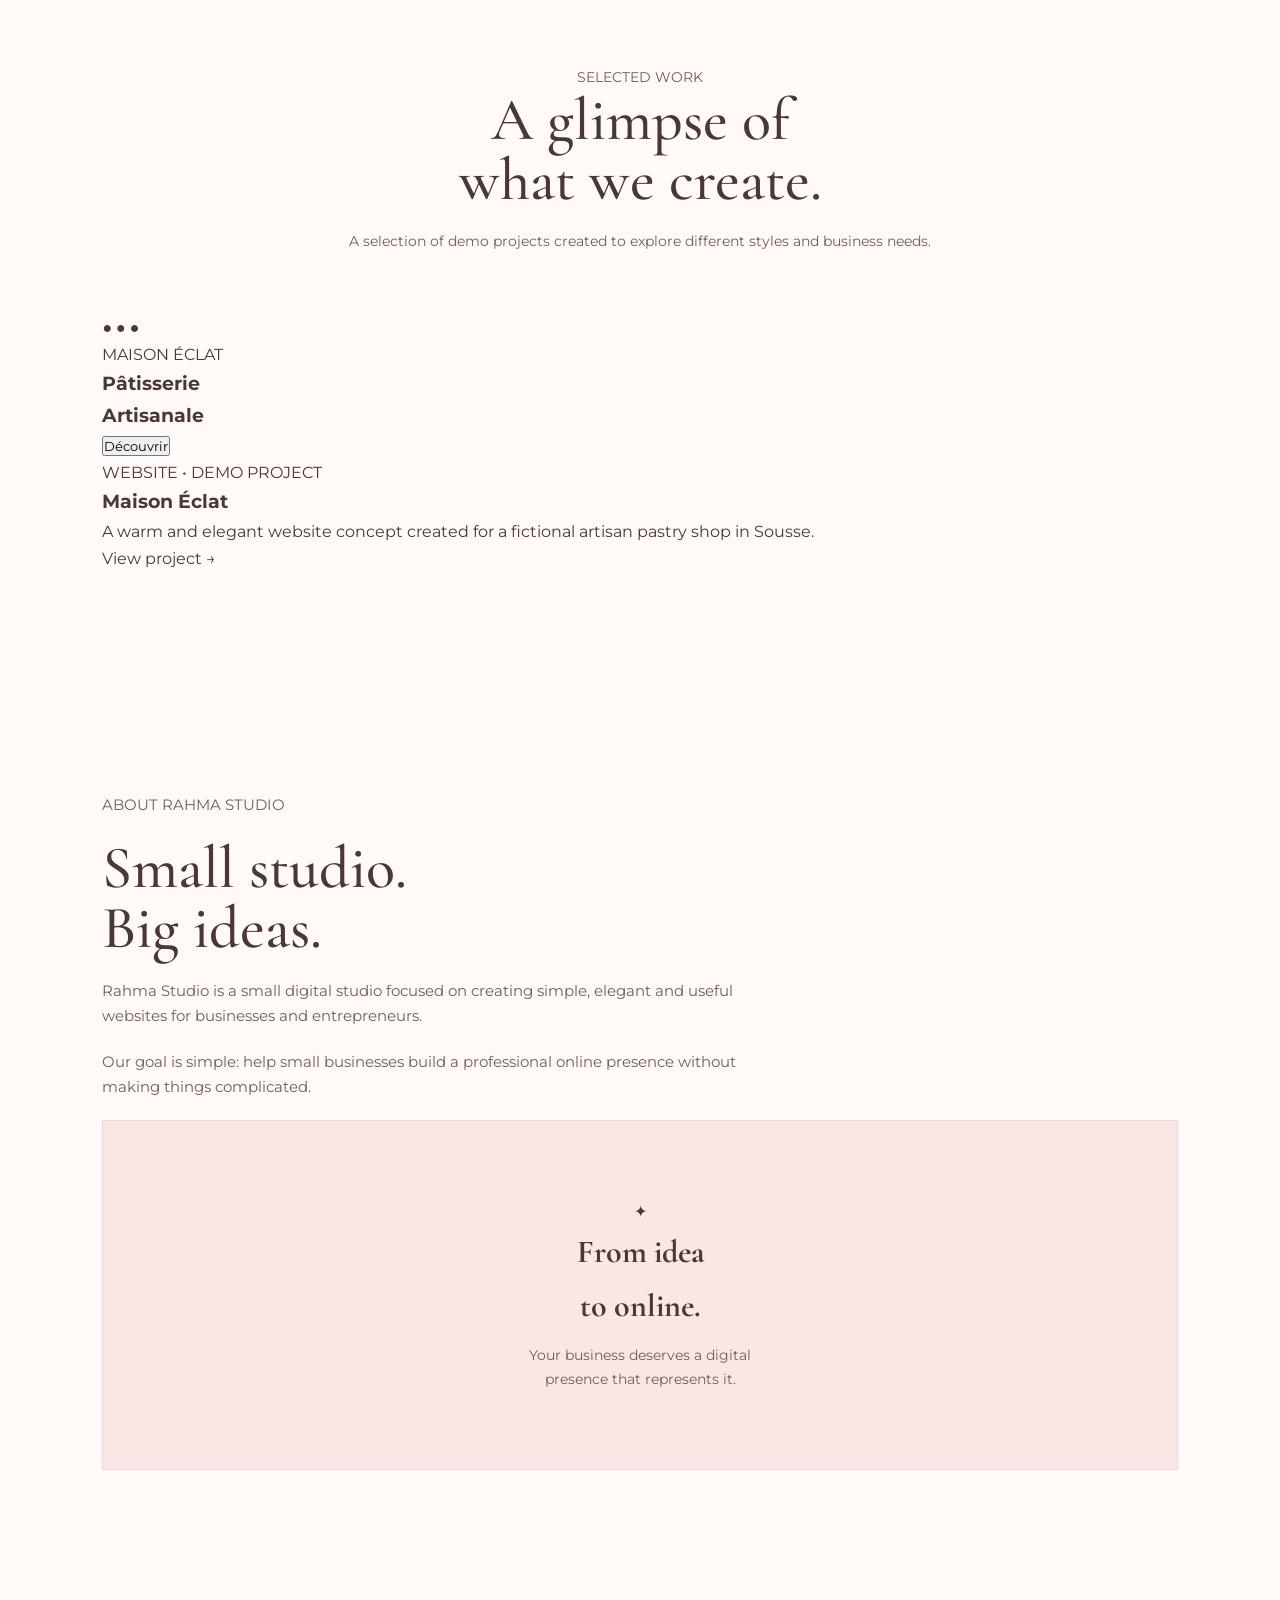
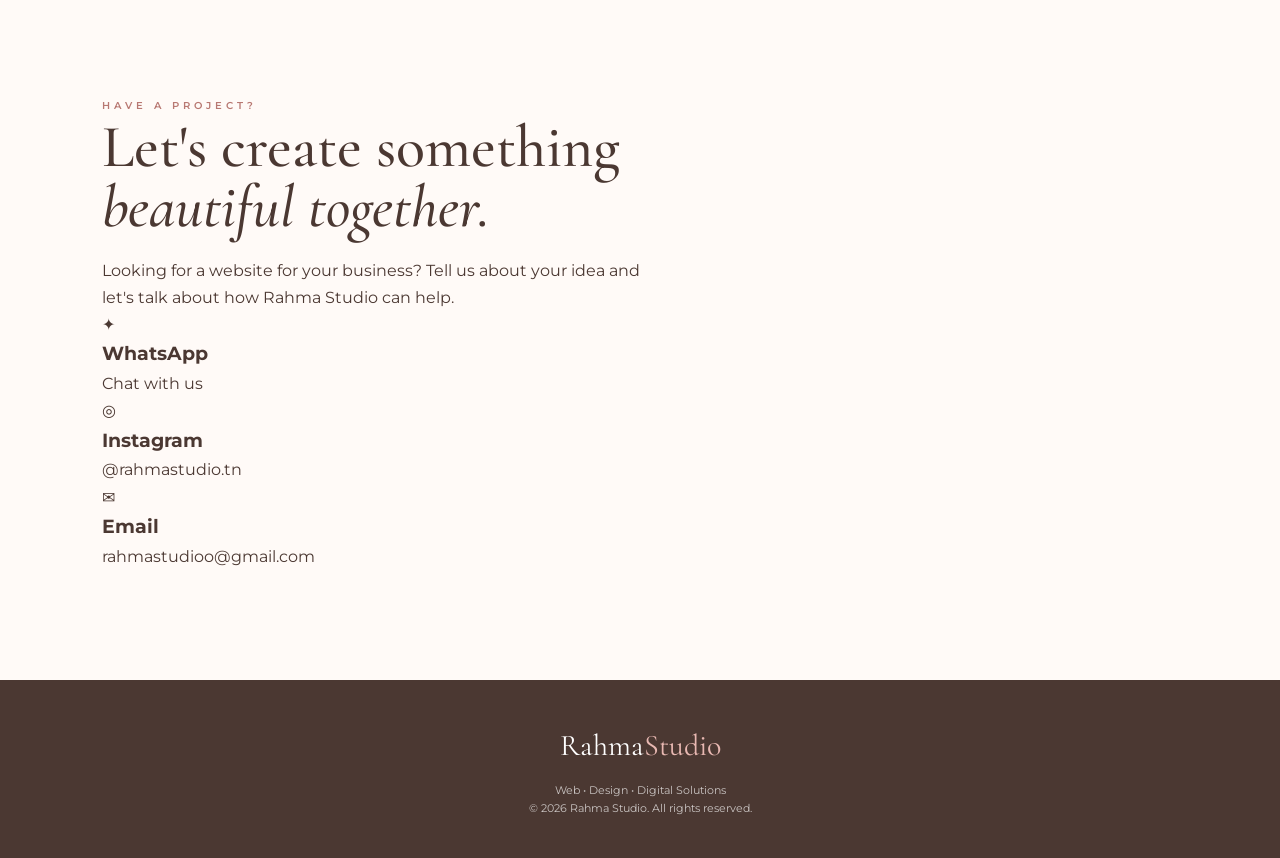
==== commit 22c65f8f: "Update index.html" ====
--- a/index.html
+++ b/index.html
@@ -1,21 +1,23 @@
 <!DOCTYPE html>
-<html lang="fr">
+<html lang="en">
+
 <head>
     <meta charset="UTF-8">
-
     <meta name="viewport" content="width=device-width, initial-scale=1.0">
 
-    <meta
-        name="description"
-        content="Maison Éclat - Pâtisserie artisanale à Sousse"
-    >
-
-    <title>Maison Éclat | Pâtisserie Artisanale</title>
+    <meta name="description"
+        content="Rahma Studio - Web design and digital solutions for small businesses.">
+
+    <title>Rahma Studio | Web Design & Digital Solutions</title>
+
+    <link rel="stylesheet" href="style.css">
+
+    <link rel="preconnect" href="https://fonts.googleapis.com">
+    <link rel="preconnect" href="https://fonts.gstatic.com" crossorigin>
 
     <link
-        rel="stylesheet"
-        href="style.css"
-    >
+        href="https://fonts.googleapis.com/css2?family=DM+Sans:wght@400;500;600;700&family=Playfair+Display:wght@500;600;700&display=swap"
+        rel="stylesheet">
 </head>
 
 <body>
@@ -25,444 +27,558 @@
     <header class="header">
 
         <nav class="navbar">
-
-            <a href="#accueil" class="logo">
-                Maison <span>Éclat</span>
-            </a>
-
-            <ul class="nav-links">
-
-                <li>
-                    <a href="#accueil">Accueil</a>
-                </li>
-
-                <li>
-                    <a href="#creations">Nos créations</a>
-                </li>
-
-                <li>
-                    <a href="#about">À propos</a>
-                </li>
-
-                <li>
-                    <a href="#galerie">Galerie</a>
-                </li>
-
-                <li>
-                    <a href="#contact">Contact</a>
-                </li>
-
+<a href="#" class="logo">
+    <img src="images/rahma-logo.png" alt="Rahma Studio">
+</a>
+            <div class="nav-links">
+                <a href="#home">Home</a>
+               <a href="#services">Services</a>
+               <a href="#pricing">Pricing</a>
+               <a href="#projects">Projects</a>
+                <a href="#about">About</a>
+                <a href="https://wa.me/21625260427">Contact</a>
+            </div>
+
+            <a href="https://wa.me/21625260427"
+             class="nav-button">
+                Let's Talk
+            </a>
+
+        </nav>
+
+    </header>
+
+
+    <!-- ================= HERO ================= -->
+
+    <main>
+
+        <section class="hero" id="home">
+
+            <div class="hero-content">
+
+                <p class="small-title">
+                    WEB • DESIGN • DIGITAL SOLUTIONS
+                </p>
+
+                <h1>
+                    We create websites<br>
+                    that make your business
+                    <span>shine.</span>
+                </h1>
+
+                <p class="hero-text">
+                    Simple, modern and professional websites
+                    designed for small businesses and entrepreneurs.
+                </p>
+
+                <div class="hero-buttons">
+
+                    <a href="#projects" class="primary-button">
+                        View our work
+                    </a>
+
+                    <a href="#contact" class="secondary-button">
+                        Start a project →
+                    </a>
+
+                </div>
+
+            </div>
+
+            <div class="hero-card">
+
+                <div class="card-top">
+                    <span>Rahma Studio</span>
+                    <span>✦</span>
+                </div>
+
+                <div class="card-center">
+                    <p>YOUR BUSINESS</p>
+                    <h2>DESERVES<br>TO SHINE.</h2>
+                </div>
+
+                <div class="card-bottom">
+                    <span>Web Design</span>
+                    <span>2026</span>
+                </div>
+
+            </div>
+
+        </section>
+
+
+        <!-- ================= SERVICES ================= -->
+
+        <section class="services section" id="services">
+
+            <div class="section-heading">
+
+                <p class="small-title">
+                    WHAT WE DO
+                </p>
+
+                <h2>
+                    Digital solutions<br>
+                    made <span>simple.</span>
+                </h2>
+
+            </div>
+
+
+            <div class="services-grid">
+
+                <article class="service-card">
+
+                    <div class="service-number">01</div>
+
+                    <div class="service-icon">◌</div>
+
+                    <h3>Website Design</h3>
+
+                    <p>
+                        Modern and responsive websites that
+                        present your business professionally.
+                    </p>
+
+                </article>
+
+
+                <article class="service-card">
+
+                    <div class="service-number">02</div>
+
+                    <div class="service-icon">▱</div>
+
+                    <h3>Landing Pages</h3>
+
+                    <p>
+                        Clean landing pages designed to
+                        showcase your products or services.
+                    </p>
+
+                </article>
+
+
+                <article class="service-card">
+
+                    <div class="service-number">03</div>
+
+                    <div class="service-icon">⌘</div>
+
+                    <h3>Digital Solutions</h3>
+
+                    <p>
+                        Forms, contact systems and simple
+                        digital tools adapted to your needs.
+                    </p>
+
+                </article>
+
+            </div>
+
+        </section>
+
+<!-- ================= PRICING ================= -->
+
+<section class="pricing section" id="pricing">
+
+    <div class="section-heading pricing-heading">
+
+        <p class="small-title">
+            SIMPLE & TRANSPARENT
+        </p>
+
+        <h2>
+            Choose what<br>
+            your business <span>needs.</span>
+        </h2>
+
+        <p class="heading-description">
+            Flexible solutions for small businesses,
+            entrepreneurs and personal projects.
+        </p>
+
+    </div>
+
+
+    <div class="pricing-grid">
+
+        <!-- LANDING PAGE -->
+
+        <article class="pricing-card">
+
+            <p class="pricing-number">01</p>
+
+            <h3>Landing Page</h3>
+
+            <p class="pricing-description">
+                A clean and modern one-page website
+                to present your business or service.
+            </p>
+
+            <div class="price">
+                <span>from</span>
+                50 DT
+            </div>
+
+            <ul>
+                <li>✓ Responsive design</li>
+                <li>✓ Modern layout</li>
+                <li>✓ Contact button</li>
+                <li>✓ WhatsApp integration</li>
             </ul>
 
-            <a href="#contact" class="nav-button">
-                Commander
-            </a>
-
-        </nav>
-
-    </header>
-
-
-    <!-- ================= HERO ================= -->
-
-    <main>
-
-        <section id="accueil" class="hero">
-
-            <div class="hero-content">
-
-                <p class="hero-subtitle">
-                    PÂTISSERIE ARTISANALE • SOUSSE
-                </p>
-
-                <h1>
-                    La douceur<br>
-                    <span>à chaque bouchée.</span>
-                </h1>
-
-                <p class="hero-description">
-                    Des créations artisanales préparées avec passion,
-                    des ingrédients soigneusement sélectionnés et une
-                    touche d'élégance pour chaque occasion.
-                </p>
-
-                <div class="hero-buttons">
-
-                    <a href="#creations" class="primary-button">
-                        Découvrir nos créations
+            <a href="#contact" class="price-button">
+                Start a project →
+            </a>
+
+        </article>
+
+
+        <!-- WEBSITE -->
+
+        <article class="pricing-card featured">
+
+            <div class="popular">
+                POPULAR
+            </div>
+
+            <p class="pricing-number">02</p>
+
+            <h3>Business Website</h3>
+
+            <p class="pricing-description">
+                A complete website to present your
+                business, services and contact information.
+            </p>
+
+            <div class="price">
+                <span>from</span>
+                100 DT
+            </div>
+
+            <ul>
+                <li>✓ 3–5 sections</li>
+                <li>✓ Responsive design</li>
+                <li>✓ Contact section</li>
+                <li>✓ WhatsApp integration</li>
+            </ul>
+
+            <a href="#contact" class="price-button dark">
+                Start a project →
+            </a>
+
+        </article>
+
+
+        <!-- FORM -->
+
+        <article class="pricing-card">
+
+            <p class="pricing-number">03</p>
+
+            <h3>Website + Form</h3>
+
+            <p class="pricing-description">
+                A website with a customized form
+                to collect information from your clients.
+            </p>
+
+            <div class="price">
+                <span>from</span>
+                150 DT
+            </div>
+
+            <ul>
+                <li>✓ Everything in website</li>
+                <li>✓ Custom form</li>
+                <li>✓ Data collection</li>
+                <li>✓ Basic validation</li>
+            </ul>
+
+            <a href="#contact" class="price-button">
+                Start a project →
+            </a>
+
+        </article>
+
+
+        <!-- DATABASE -->
+
+        <article class="pricing-card">
+
+            <p class="pricing-number">04</p>
+
+            <h3>Website + Database</h3>
+
+            <p class="pricing-description">
+                A complete digital solution with a
+                database adapted to your business needs.
+            </p>
+
+            <div class="price">
+                <span>from</span>
+                200 DT
+            </div>
+
+            <ul>
+                <li>✓ Website</li>
+                <li>✓ Custom form</li>
+                <li>✓ Database</li>
+                <li>✓ Data management</li>
+            </ul>
+
+            <a href="#contact" class="price-button">
+                Discuss your project →
+            </a>
+
+        </article>
+
+    </div>
+
+</section>
+
+        <!-- ================= PROJECTS ================= -->
+
+        <section class="projects section" id="projects">
+
+            <div class="section-heading projects-heading">
+
+                <div>
+                    <p class="small-title">
+                        SELECTED WORK
+                    </p>
+
+                    <h2>
+                        A glimpse of<br>
+                        what we <span>create.</span>
+                    </h2>
+                </div>
+
+                <p class="heading-description">
+                    A selection of demo projects created
+                    to explore different styles and business needs.
+                </p>
+
+            </div>
+
+
+            <div class="project-card">
+
+                <div class="project-image">
+
+                    <div class="fake-browser">
+
+                        <div class="browser-top">
+                            <span>●</span>
+                            <span>●</span>
+                            <span>●</span>
+                        </div>
+
+                        <div class="browser-content">
+
+                            <p>MAISON ÉCLAT</p>
+
+                            <h3>
+                                Pâtisserie<br>
+                                Artisanale
+                            </h3>
+
+                            <button>
+                                Découvrir
+                            </button>
+
+                        </div>
+
+                    </div>
+
+                </div>
+
+
+                <div class="project-info">
+
+                    <p class="project-category">
+                        WEBSITE • DEMO PROJECT
+                    </p>
+
+                    <h3>
+                        Maison Éclat
+                    </h3>
+
+                    <p>
+                        A warm and elegant website concept
+                        created for a fictional artisan pastry shop
+                        in Sousse.
+                    </p>
+
+                    <a href="../demo-patisserie/index.html"
+                        class="project-link"
+                        target="_blank">
+                        View project →
                     </a>
 
-                    <a href="#contact" class="secondary-button">
-                        Nous contacter
-                    </a>
-
-                </div>
-
-            </div>
-
-            <div class="hero-decoration">
-                <div class="cake-circle">
-                    <span>✦</span>
-                </div>
+                </div>
+
             </div>
 
         </section>
 
 
-        <!-- ================= CREATIONS ================= -->
-
-        <section id="creations" class="section creations">
-
-            <div class="section-heading">
-
-                <p class="section-label">
-                    NOTRE SAVOIR-FAIRE
+        <!-- ================= ABOUT ================= -->
+
+        <section class="about section" id="about">
+
+            <div class="about-content">
+
+                <p class="small-title">
+                    ABOUT RAHMA STUDIO
                 </p>
 
                 <h2>
-                    Nos créations
+                    Small studio.<br>
+                    <span>Big ideas.</span>
                 </h2>
 
                 <p>
-                    Des pâtisseries imaginées pour rendre
-                    chaque moment un peu plus spécial.
-                </p>
-
-            </div>
-
-
-            <div class="products-grid">
-
-                <article class="product-card">
-
-                    <div class="product-image">
-                        🍰
-                    </div>
-
-                    <div class="product-info">
-
-                        <h3>
-                            Gâteaux personnalisés
-                        </h3>
-
-                        <p>
-                            Créés spécialement pour vos anniversaires,
-                            mariages et événements.
-                        </p>
-
-                    </div>
-
-                </article>
-
-
-                <article class="product-card">
-
-                    <div class="product-image">
-                        🧁
-                    </div>
-
-                    <div class="product-info">
-
-                        <h3>
-                            Cupcakes
-                        </h3>
-
-                        <p>
-                            De petites créations gourmandes,
-                            élégantes et colorées.
-                        </p>
-
-                    </div>
-
-                </article>
-
-
-                <article class="product-card">
-
-                    <div class="product-image">
-                        🍓
-                    </div>
-
-                    <div class="product-info">
-
-                        <h3>
-                            Tartes & desserts
-                        </h3>
-
-                        <p>
-                            Des recettes fraîches et délicates
-                            préparées chaque jour.
-                        </p>
-
-                    </div>
-
-                </article>
+                    Rahma Studio is a small digital studio focused
+                    on creating simple, elegant and useful websites
+                    for businesses and entrepreneurs.
+                </p>
+
+                <p>
+                    Our goal is simple: help small businesses build
+                    a professional online presence without making
+                    things complicated.
+                </p>
+
+            </div>
+
+
+            <div class="about-box">
+
+                <div class="about-box-number">
+                    ✦
+                </div>
+
+                <h3>
+                    From idea<br>
+                    to online.
+                </h3>
+
+                <p>
+                    Your business deserves a digital presence
+                    that represents it.
+                </p>
 
             </div>
 
         </section>
 
 
-        <!-- ================= ABOUT ================= -->
-
-        <section id="about" class="about-section">
-
-            <div class="about-content">
-
-                <p class="section-label">
-                    NOTRE HISTOIRE
-                </p>
-
-                <h2>
-                    La passion du goût
-                </h2>
-
-                <p>
-                    Maison Éclat est une pâtisserie artisanale
-                    née d'une passion pour les belles créations
-                    et les moments partagés.
-                </p>
-
-                <p>
-                    Chaque dessert est préparé avec soin afin
-                    d'offrir une expérience aussi belle que
-                    délicieuse.
-                </p>
-
-                <a href="#contact" class="primary-button">
-                    Parler avec nous
-                </a>
-
-            </div>
-
-            <div class="about-box">
-
-                <div class="about-icon">
-                    ✦
-                </div>
-
-                <h3>
-                    Fait avec passion
-                </h3>
-
-                <p>
-                    Des créations artisanales,
-                    pensées pour vous.
-                </p>
-
-            </div>
-
-        </section>
-
-
-        <!-- ================= GALERIE ================= -->
-
-        <section id="galerie" class="section gallery-section">
-
-            <div class="section-heading">
-
-                <p class="section-label">
-                    NOTRE UNIVERS
-                </p>
-
-                <h2>
-                    Galerie
-                </h2>
-
-            </div>
-
-
-            <div class="gallery-grid">
-
-              <div class="product-image">
-    <img
-        src="https://images.unsplash.com/photo-1578985545062-69928b1d9587?auto=format&fit=crop&w=900&q=80"
-        alt="Gâteau personnalisé"
-    >
-</div>
-<div class="product-image">
-    <img
-        src="https://images.unsplash.com/photo-1551024601-bec78aea704b?auto=format&fit=crop&w=900&q=80"
-        alt="Cupcakes"
-    >
-</div>
-                <div class="product-image">
-    <img
-        src="https://images.unsplash.com/photo-1563729784474-d77dbb933a9e?auto=format&fit=crop&w=900&q=80"
-        alt="Tarte et dessert"
-    >
-</div>
-
-                <div class="gallery-item">
-                    🍫
-                </div>
-
-                <div class="gallery-item">
-                    🥐
-                </div>
-
-            </div>
-
-        </section>
-
-
         <!-- ================= CONTACT ================= -->
-
-        <section id="contact" class="contact-section">
-
-            <div class="contact-content">
-
-                <p class="section-label">
-                    CONTACT
-                </p>
-
-                <h2>
-                    Une envie gourmande ?
-                </h2>
-
-                <p>
-                    Pour une commande, un événement ou simplement
-                    une question, contactez-nous.
-                </p>
-
-
-                <div class="contact-details">
-
-                    <div class="contact-item">
-
-                        <span>📍</span>
-
-                        <div>
-                            <strong>Adresse</strong>
-                            <p>Sousse, Tunisie</p>
-                        </div>
-
-                    </div>
-
-
-                    <div class="contact-item">
-
-                        <span>📞</span>
-
-                        <div>
-                            <strong>Téléphone</strong>
-                            <p>+216 XX XXX XXX</p>
-                        </div>
-
-                    </div>
-
-
-                    <div class="contact-item">
-
-                        <span>📧</span>
-
-                        <div>
-                            <strong>Email</strong>
-                            <p>contact@maison-eclat.tn</p>
-                        </div>
-
-                    </div>
-
-                </div>
-
-
-                <a
-                    href="https://wa.me/21600000000"
-                    class="whatsapp-button"
-                    target="_blank"
-                >
-                    💬 Commander sur WhatsApp
-                </a>
-
-            </div>
-
-
-            <form class="contact-form" id="contactForm">
-
-                <h3>
-                    Envoyez-nous un message
-                </h3>
-
-                <div class="form-group">
-
-                    <label for="name">
-                        Nom
-                    </label>
-
-                    <input
-                        type="text"
-                        id="name"
-                        placeholder="Votre nom"
-                        required
-                    >
-
-                </div>
-
-
-                <div class="form-group">
-
-                    <label for="email">
-                        Email
-                    </label>
-
-                    <input
-                        type="email"
-                        id="email"
-                        placeholder="votre@email.com"
-                        required
-                    >
-
-                </div>
-
-
-                <div class="form-group">
-
-                    <label for="message">
-                        Message
-                    </label>
-
-                    <textarea
-                        id="message"
-                        rows="5"
-                        placeholder="Votre message..."
-                        required
-                    ></textarea>
-
-                </div>
-
-
-                <button
-                    type="submit"
-                    class="submit-button"
-                >
-                    Envoyer le message
-                </button>
-
-                <p
-                    id="formMessage"
-                    class="form-message"
-                ></p>
-
-            </form>
-
-        </section>
-
-    </main>
-
+<!-- ================= CONTACT ================= -->
+
+<!-- ================= CONTACT ================= -->
+
+<section class="contact section" id="contact">
+
+    <div class="contact-content">
+
+        <div class="contact-intro">
+
+            <span class="section-label">HAVE A PROJECT?</span>
+
+            <h2>
+                Let's create something
+                <em>beautiful together.</em>
+            </h2>
+
+            <p>
+                Looking for a website for your business?
+                Tell us about your idea and let's talk about
+                how Rahma Studio can help.
+            </p>
+
+        </div>
+
+
+        <div class="contact-options">
+
+            <!-- WhatsApp -->
+            <a
+                href="https://wa.me/21625260427"
+                target="_blank"
+                class="contact-card contact-link"
+            >
+
+                <div class="contact-icon">✦</div>
+
+                <div>
+                    <h3>WhatsApp</h3>
+                    <p>Chat with us</p>
+                </div>
+
+            </a>
+
+
+            <!-- Instagram -->
+            <a
+                href="https://www.instagram.com/rahmastudio.tn/"
+                target="_blank"
+                class="contact-card contact-link"
+            >
+
+                <div class="contact-icon">◎</div>
+
+                <div>
+                    <h3>Instagram</h3>
+                    <p>@rahmastudio.tn</p>
+                </div>
+
+            </a>
+
+
+            <!-- Email -->
+           <!-- Email -->
+<a
+    href="https://mail.google.com/mail/?view=cm&fs=1&to=rahmastudioo@gmail.com"
+    target="_blank"
+    class="contact-card contact-link"
+>
+
+    <div class="contact-icon">✉</div>
+
+    <div>
+        <h3>Email</h3>
+        <p>rahmastudioo@gmail.com</p>
+    </div>
+
+</a>
+
+        </div>
+
+    </div>
+
+</section>
+        
 
     <!-- ================= FOOTER ================= -->
 
     <footer class="footer">
 
         <div class="footer-logo">
-            Maison <span>Éclat</span>
+            Rahma<span>Studio</span>
         </div>
 
         <p>
-            © 2026 Maison Éclat. Tous droits réservés.
+            Web • Design • Digital Solutions
         </p>
 
-        Website by <strong>Rahma Studio</strong>
+        <p class="copyright">
+            © 2026 Rahma Studio. All rights reserved.
+        </p>
+
     </footer>
 
 
@@ -470,4 +586,4 @@
 
 </body>
 
-</html>+</html>
